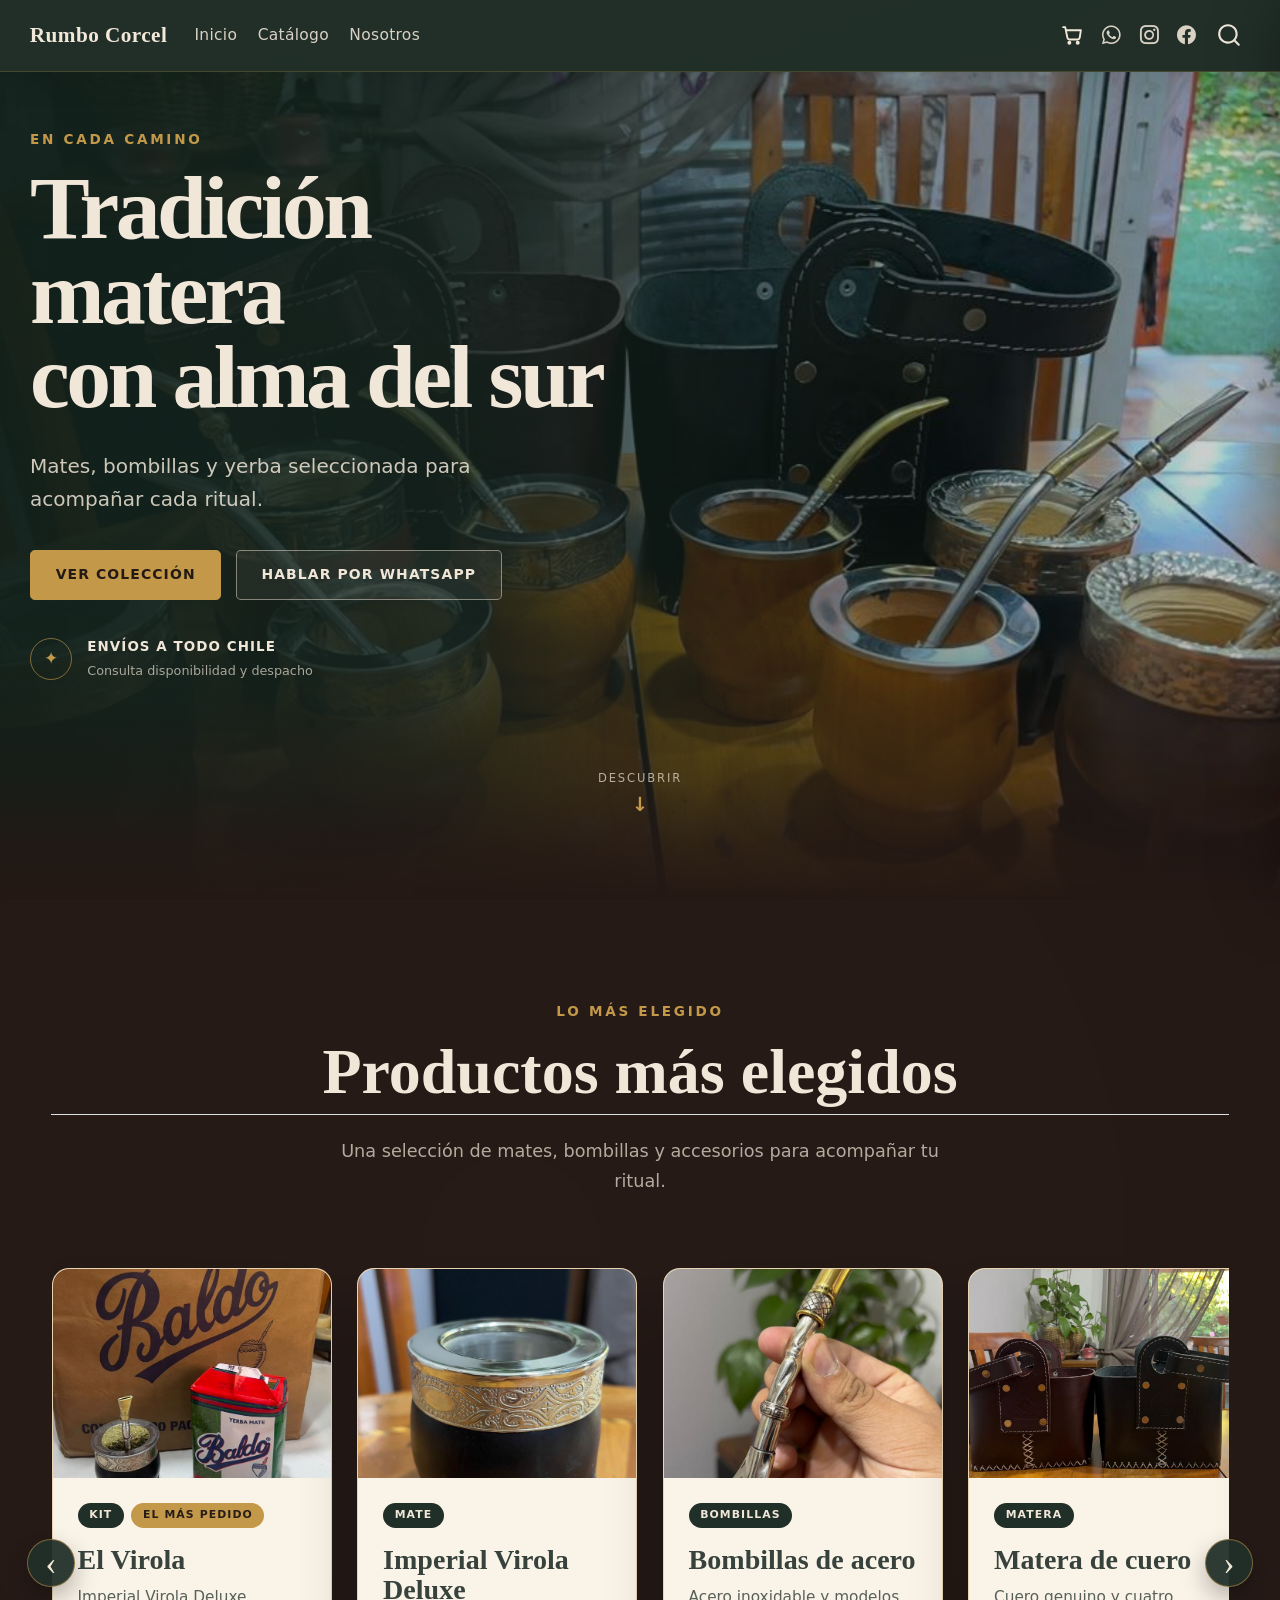
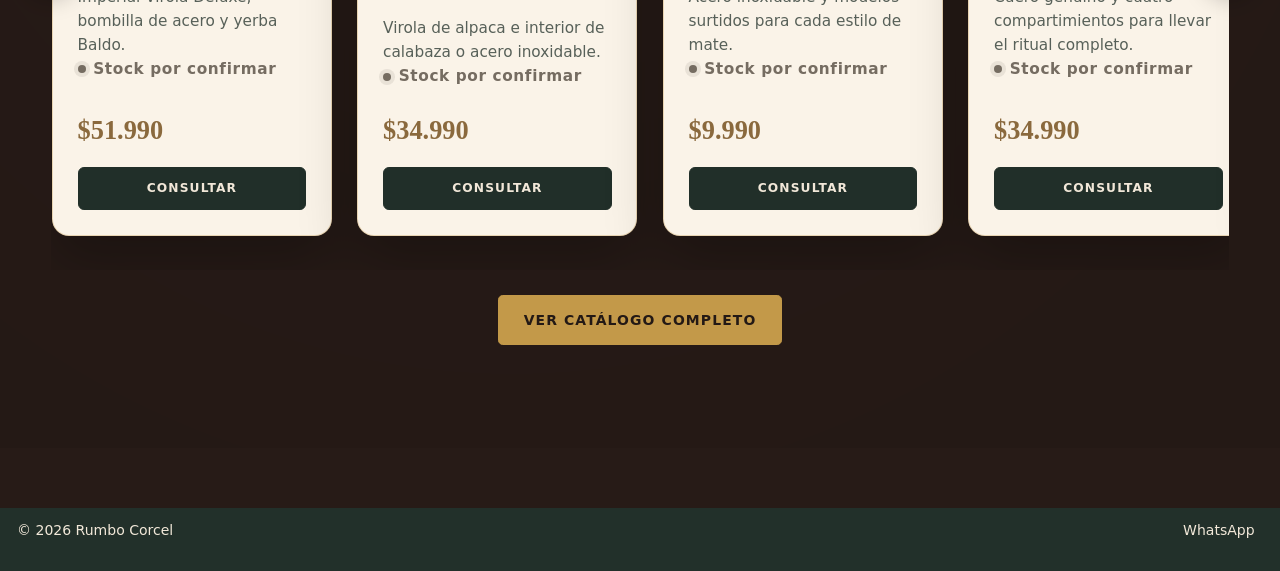
==== docs/index.html @ f47eb7cb "Publicar checkout con reservas y transferencias" ====
<!DOCTYPE html>
<html xmlns="http://www.w3.org/1999/xhtml" lang="es" xml:lang="es"><head>

<meta charset="utf-8">
<meta name="generator" content="quarto-1.9.38">

<meta name="viewport" content="width=device-width, initial-scale=1.0, user-scalable=yes">


<title>Rumbo Corcel</title>
<style>
/* Default styles provided by pandoc.
** See https://pandoc.org/MANUAL.html#variables-for-html for config info.
*/
code{white-space: pre-wrap;}
span.smallcaps{font-variant: small-caps;}
div.columns{display: flex; gap: min(4vw, 1.5em);}
div.column{flex: auto; overflow-x: auto;}
div.hanging-indent{margin-left: 1.5em; text-indent: -1.5em;}
ul.task-list{list-style: none;}
ul.task-list li input[type="checkbox"] {
  width: 0.8em;
  margin: 0 0.8em 0.2em -1em; /* quarto-specific, see https://github.com/quarto-dev/quarto-cli/issues/4556 */ 
  vertical-align: middle;
}
</style>


<script src="site_libs/quarto-nav/quarto-nav.js"></script>
<script src="site_libs/clipboard/clipboard.min.js"></script>
<script src="site_libs/quarto-search/autocomplete.umd.js"></script>
<script src="site_libs/quarto-search/fuse.min.js"></script>
<script src="site_libs/quarto-search/quarto-search.js"></script>
<meta name="quarto:offset" content="./">
<link href="./images/logo.jpeg" rel="icon" type="image/jpeg">
<script src="site_libs/quarto-html/quarto.js" type="module"></script>
<script src="site_libs/quarto-html/tabsets/tabsets.js" type="module"></script>
<script src="site_libs/quarto-html/popper.min.js"></script>
<script src="site_libs/quarto-html/tippy.umd.min.js"></script>
<link href="site_libs/quarto-html/tippy.css" rel="stylesheet">
<link href="site_libs/quarto-html/quarto-syntax-highlighting-15634bcf2e68342d4ad2dfa704d543f6.css" rel="stylesheet" id="quarto-text-highlighting-styles">
<script src="site_libs/bootstrap/bootstrap.min.js"></script>
<link href="site_libs/bootstrap/bootstrap-icons.css" rel="stylesheet">
<link href="site_libs/bootstrap/bootstrap-ba898d8360203e62ab5278dc43308a88.min.css" rel="stylesheet" append-hash="true" id="quarto-bootstrap" data-mode="light">
<script id="quarto-search-options" type="application/json">{
  "location": "navbar",
  "copy-button": false,
  "collapse-after": 3,
  "panel-placement": "end",
  "type": "overlay",
  "limit": 50,
  "keyboard-shortcut": [
    "f",
    "/",
    "s"
  ],
  "show-item-context": false,
  "language": {
    "search-no-results-text": "No se han encontrado resultados",
    "search-matching-documents-text": "documentos encontrados",
    "search-copy-link-title": "Copiar el enlace en la búsqueda",
    "search-hide-matches-text": "Ocultar resultados adicionales",
    "search-more-match-text": "resultado adicional en este documento",
    "search-more-matches-text": "resultados adicionales en este documento",
    "search-clear-button-title": "Borrar",
    "search-text-placeholder": "",
    "search-detached-cancel-button-title": "Cancelar",
    "search-submit-button-title": "Enviar",
    "search-label": "Buscar"
  }
}</script>
<style>html{ scroll-behavior: smooth; }</style>


<link rel="stylesheet" href="styles.css">
</head>

<body class="nav-fixed quarto-light">

<div id="quarto-search-results"></div>
  <header id="quarto-header" class="headroom fixed-top">
    <nav class="navbar navbar-expand-lg " data-bs-theme="dark">
      <div class="navbar-container container-fluid">
      <div class="navbar-brand-container mx-auto">
    <a class="navbar-brand" href="./index.html">
    <span class="navbar-title">Rumbo Corcel</span>
    </a>
  </div>
            <div id="quarto-search" class="" title="Buscar"></div>
          <button class="navbar-toggler" type="button" data-bs-toggle="collapse" data-bs-target="#navbarCollapse" aria-controls="navbarCollapse" role="menu" aria-expanded="false" aria-label="Navegación de palanca" onclick="if (window.quartoToggleHeadroom) { window.quartoToggleHeadroom(); }">
  <span class="navbar-toggler-icon"></span>
</button>
          <div class="collapse navbar-collapse" id="navbarCollapse">
            <ul class="navbar-nav navbar-nav-scroll me-auto">
  <li class="nav-item">
    <a class="nav-link active" href="./index.html" aria-current="page"> 
<span class="menu-text">Inicio</span></a>
  </li>  
  <li class="nav-item">
    <a class="nav-link" href="./catalogo.html"> 
<span class="menu-text">Catálogo</span></a>
  </li>  
  <li class="nav-item">
    <a class="nav-link" href="./nosotros.html"> 
<span class="menu-text">Nosotros</span></a>
  </li>  
</ul>
            <ul class="navbar-nav navbar-nav-scroll ms-auto">
  <li class="nav-item compact">
    <a class="nav-link" href="https://wa.me/56962590678?text=Hola%20Rumbo%20Corcel%2C%20quiero%20consultar%20por%20sus%20productos." target="_blank"> <i class="bi bi-whatsapp" role="img" aria-label="WhatsApp">
</i> 
<span class="menu-text"></span></a>
  </li>  
  <li class="nav-item compact">
    <a class="nav-link" href="https://www.instagram.com/rumbocorcel.mate"> <i class="bi bi-instagram" role="img" aria-label="Instagram">
</i> 
<span class="menu-text"></span></a>
  </li>  
  <li class="nav-item compact">
    <a class="nav-link" href="https://www.facebook.com/profile.php?id=61586241693849"> <i class="bi bi-facebook" role="img" aria-label="Facebook">
</i> 
<span class="menu-text"></span></a>
  </li>  
</ul>
          </div> <!-- /navcollapse -->
            <div class="quarto-navbar-tools">
</div>
      </div> <!-- /container-fluid -->
    </nav>
</header>
<!-- content -->
<div id="quarto-content" class="quarto-container page-columns page-rows-contents page-layout-full page-navbar">
<!-- sidebar -->
<!-- margin-sidebar -->
    
<!-- main -->
<main class="content column-page" id="quarto-document-content">

<header id="title-block-header" class="quarto-title-block default">
<div class="quarto-title">
<h1 class="title">Rumbo Corcel</h1>
</div>



<div class="quarto-title-meta column-page">

    
  
    
  </div>
  


</header>


<section class="hero-section" id="inicio">

  <div class="hero-background" aria-hidden="true"></div>
  <div class="hero-overlay" aria-hidden="true"></div>

  <div class="hero-inner">
    <div class="hero-content">

      <p class="hero-eyebrow">EN CADA CAMINO</p>

      <h1>
        Tradición matera<br>
        con alma del sur
      </h1>

      <p class="hero-description">
        Mates, bombillas y yerba seleccionada para acompañar cada ritual.
      </p>

      <div class="hero-buttons">

        <a href="#productos" class="button button-primary">
          Ver colección
        </a>

        <a href="https://wa.me/56962590678?text=Hola%20Rumbo%20Corcel%2C%20quiero%20consultar%20por%20sus%20productos." class="button button-secondary" target="_blank" rel="noopener noreferrer">
          Hablar por WhatsApp
        </a>

      </div>

      <div class="hero-shipping">
        <span class="shipping-icon">✦</span>

        <div>
          <strong>Envíos a todo Chile</strong>
          <small>Consulta disponibilidad y despacho</small>
        </div>
      </div>

    </div>
  </div>

  <a href="#productos" class="hero-scroll" aria-label="Bajar a productos destacados">
    <span>Descubrir</span>
    <strong>↓</strong>
  </a>

</section>

<section id="productos" class="leather-section featured-section">

  <div class="section-container">

    <p class="section-eyebrow">LO MÁS ELEGIDO</p>

    <h2>Productos más elegidos</h2>

    <p class="section-introduction">
      Una selección de mates, bombillas y accesorios para acompañar tu ritual.
    </p>

    <div class="product-carousel" data-carousel="">

      <button class="carousel-arrow carousel-arrow-left" type="button" aria-label="Ver productos anteriores">
        ‹
      </button>

      <div class="product-track">

        <article class="featured-card" data-product-sku="KIT-002">

          <div class="featured-media">
            <img src="images/productos/kit-el-virola.jpeg" alt="Kit El Virola con mate, bombilla y yerba Baldo">
            <div class="image-placeholder">
              <strong>Rumbo Corcel</strong>
              <small>Foto próximamente</small>
            </div>
          </div>

          <div class="featured-body">

            <div class="featured-labels">
              <span class="product-category">Kit</span>
              <span class="product-badge">El más pedido</span>
            </div>

            <h3>El Virola</h3>

            <p>
              Imperial Virola Deluxe, bombilla de acero y yerba Baldo.
            </p>

            <strong class="featured-price">$51.990</strong>

            <a href="https://wa.me/56962590678?text=Hola%20Rumbo%20Corcel%2C%20quiero%20consultar%20por%20el%20kit%20El%20Virola." class="product-cta" target="_blank" rel="noopener noreferrer">
              Consultar
            </a>

          </div>

        </article>

        <article class="featured-card" data-product-sku="MATE-003">

          <div class="featured-media">
            <img src="images/productos/imperial-virola-deluxe.jpeg" alt="Mate Imperial Virola Deluxe Alpaca">
            <div class="image-placeholder">
              <strong>Rumbo Corcel</strong>
              <small>Foto próximamente</small>
            </div>
          </div>

          <div class="featured-body">

            <div class="featured-labels">
              <span class="product-category">Mate</span>
            </div>

            <h3>Imperial Virola Deluxe</h3>

            <p>
              Virola de alpaca e interior de calabaza o acero inoxidable.
            </p>

            <strong class="featured-price">$34.990</strong>

            <a href="https://wa.me/56962590678?text=Hola%20Rumbo%20Corcel%2C%20quiero%20consultar%20por%20el%20Imperial%20Virola%20Deluxe." class="product-cta" target="_blank" rel="noopener noreferrer">
              Consultar
            </a>

          </div>

        </article>

        <article class="featured-card" data-product-sku="BOMB-001">

          <div class="featured-media">
            <img src="images/productos/bombillas-acero.jpeg" alt="Bombillas de acero inoxidable surtidas">
            <div class="image-placeholder">
              <strong>Rumbo Corcel</strong>
              <small>Foto próximamente</small>
            </div>
          </div>

          <div class="featured-body">

            <div class="featured-labels">
              <span class="product-category">Bombillas</span>
            </div>

            <h3>Bombillas de acero</h3>

            <p>
              Acero inoxidable y modelos surtidos para cada estilo de mate.
            </p>

            <strong class="featured-price">$9.990</strong>

            <a href="https://wa.me/56962590678?text=Hola%20Rumbo%20Corcel%2C%20quiero%20consultar%20por%20las%20bombillas%20de%20acero." class="product-cta" target="_blank" rel="noopener noreferrer">
              Consultar
            </a>

          </div>

        </article>

        <article class="featured-card" data-product-sku="MTER-001">

          <div class="featured-media">
            <img src="images/productos/matera-cuero.jpeg" alt="Matera de cuero Rumbo Corcel">
            <div class="image-placeholder">
              <strong>Rumbo Corcel</strong>
              <small>Foto próximamente</small>
            </div>
          </div>

          <div class="featured-body">

            <div class="featured-labels">
              <span class="product-category">Matera</span>
            </div>

            <h3>Matera de cuero</h3>

            <p>
              Cuero genuino y cuatro compartimientos para llevar el ritual completo.
            </p>

            <strong class="featured-price">$34.990</strong>

            <a href="https://wa.me/56962590678?text=Hola%20Rumbo%20Corcel%2C%20quiero%20consultar%20por%20la%20matera%20de%20cuero." class="product-cta" target="_blank" rel="noopener noreferrer">
              Consultar
            </a>

          </div>

        </article>

        <article class="featured-card" data-product-sku="YERB-001">

          <div class="featured-media">
            <img src="images/productos/yerba-baldo.jpeg" alt="Yerba mate Baldo de un kilogramo">
            <div class="image-placeholder">
              <strong>Rumbo Corcel</strong>
              <small>Foto próximamente</small>
            </div>
          </div>

          <div class="featured-body">

            <div class="featured-labels">
              <span class="product-category">Yerba</span>
            </div>

            <h3>Yerba Baldo 1 kg</h3>

            <p>
              Molienda pareja, sabor equilibrado y rendimiento prolongado.
            </p>

            <strong class="featured-price">$11.990</strong>

            <a href="https://wa.me/56962590678?text=Hola%20Rumbo%20Corcel%2C%20quiero%20consultar%20por%20la%20yerba%20Baldo%20de%201%20kg." class="product-cta" target="_blank" rel="noopener noreferrer">
              Consultar
            </a>

          </div>

        </article>

      </div>

      <button class="carousel-arrow carousel-arrow-right" type="button" aria-label="Ver productos siguientes">
        ›
      </button>

    </div>

    <div class="featured-footer">

      <a href="./catalogo.html" class="button button-primary">
        Ver catálogo completo
      </a>

    </div>

  </div>

</section>



</main> <!-- /main -->
<link rel="stylesheet" href="checkout.css?v=20260721-1">



<script src="script.js?v=20260721-1" defer=""></script>

<script src="cart.js?v=20260721-1" defer=""></script>

<script src="checkout.js?v=20260721-5" defer=""></script>
<script id="quarto-html-after-body" type="application/javascript">
  window.document.addEventListener("DOMContentLoaded", function (event) {
    const isCodeAnnotation = (el) => {
      for (const clz of el.classList) {
        if (clz.startsWith('code-annotation-')) {                     
          return true;
        }
      }
      return false;
    }
    const onCopySuccess = function(e) {
      // button target
      const button = e.trigger;
      // don't keep focus
      button.blur();
      // flash "checked"
      button.classList.add('code-copy-button-checked');
      var currentTitle = button.getAttribute("title");
      button.setAttribute("title", "Copiado");
      let tooltip;
      if (window.bootstrap) {
        button.setAttribute("data-bs-toggle", "tooltip");
        button.setAttribute("data-bs-placement", "left");
        button.setAttribute("data-bs-title", "Copiado");
        tooltip = new bootstrap.Tooltip(button, 
          { trigger: "manual", 
            customClass: "code-copy-button-tooltip",
            offset: [0, -8]});
        tooltip.show();    
      }
      setTimeout(function() {
        if (tooltip) {
          tooltip.hide();
          button.removeAttribute("data-bs-title");
          button.removeAttribute("data-bs-toggle");
          button.removeAttribute("data-bs-placement");
        }
        button.setAttribute("title", currentTitle);
        button.classList.remove('code-copy-button-checked');
      }, 1000);
      // clear code selection
      e.clearSelection();
    }
    const getTextToCopy = function(trigger) {
      const outerScaffold = trigger.parentElement.cloneNode(true);
      const codeEl = outerScaffold.querySelector('code');
      for (const childEl of codeEl.children) {
        if (isCodeAnnotation(childEl)) {
          childEl.remove();
        }
      }
      return codeEl.innerText;
    }
    const clipboard = new window.ClipboardJS('.code-copy-button:not([data-in-quarto-modal])', {
      text: getTextToCopy
    });
    clipboard.on('success', onCopySuccess);
    if (window.document.getElementById('quarto-embedded-source-code-modal')) {
      const clipboardModal = new window.ClipboardJS('.code-copy-button[data-in-quarto-modal]', {
        text: getTextToCopy,
        container: window.document.getElementById('quarto-embedded-source-code-modal')
      });
      clipboardModal.on('success', onCopySuccess);
    }
      var localhostRegex = new RegExp(/^(?:http|https):\/\/localhost\:?[0-9]*\//);
      var mailtoRegex = new RegExp(/^mailto:/);
        var filterRegex = new RegExp('/' + window.location.host + '/');
      var isInternal = (href) => {
          return filterRegex.test(href) || localhostRegex.test(href) || mailtoRegex.test(href);
      }
      // Inspect non-navigation links and adorn them if external
     var links = window.document.querySelectorAll('a[href]:not(.nav-link):not(.navbar-brand):not(.toc-action):not(.sidebar-link):not(.sidebar-item-toggle):not(.pagination-link):not(.no-external):not([aria-hidden]):not(.dropdown-item):not(.quarto-navigation-tool):not(.about-link)');
      for (var i=0; i<links.length; i++) {
        const link = links[i];
        if (!isInternal(link.href)) {
          // undo the damage that might have been done by quarto-nav.js in the case of
          // links that we want to consider external
          if (link.dataset.originalHref !== undefined) {
            link.href = link.dataset.originalHref;
          }
        }
      }
    function tippyHover(el, contentFn, onTriggerFn, onUntriggerFn) {
      const config = {
        allowHTML: true,
        maxWidth: 500,
        delay: 100,
        arrow: false,
        appendTo: function(el) {
            return el.parentElement;
        },
        interactive: true,
        interactiveBorder: 10,
        theme: 'quarto',
        placement: 'bottom-start',
      };
      if (contentFn) {
        config.content = contentFn;
      }
      if (onTriggerFn) {
        config.onTrigger = onTriggerFn;
      }
      if (onUntriggerFn) {
        config.onUntrigger = onUntriggerFn;
      }
      window.tippy(el, config); 
    }
    const noterefs = window.document.querySelectorAll('a[role="doc-noteref"]');
    for (var i=0; i<noterefs.length; i++) {
      const ref = noterefs[i];
      tippyHover(ref, function() {
        // use id or data attribute instead here
        let href = ref.getAttribute('data-footnote-href') || ref.getAttribute('href');
        try { href = new URL(href).hash; } catch {}
        const id = href.replace(/^#\/?/, "");
        const note = window.document.getElementById(id);
        if (note) {
          return note.innerHTML;
        } else {
          return "";
        }
      });
    }
    const xrefs = window.document.querySelectorAll('a.quarto-xref');
    const processXRef = (id, note) => {
      // Strip column container classes
      const stripColumnClz = (el) => {
        el.classList.remove("page-full", "page-columns");
        if (el.children) {
          for (const child of el.children) {
            stripColumnClz(child);
          }
        }
      }
      stripColumnClz(note)
      if (id === null || id.startsWith('sec-')) {
        // Special case sections, only their first couple elements
        const container = document.createElement("div");
        if (note.children && note.children.length > 2) {
          container.appendChild(note.children[0].cloneNode(true));
          for (let i = 1; i < note.children.length; i++) {
            const child = note.children[i];
            if (child.tagName === "P" && child.innerText === "") {
              continue;
            } else {
              container.appendChild(child.cloneNode(true));
              break;
            }
          }
          if (window.Quarto?.typesetMath) {
            window.Quarto.typesetMath(container);
          }
          return container.innerHTML
        } else {
          if (window.Quarto?.typesetMath) {
            window.Quarto.typesetMath(note);
          }
          return note.innerHTML;
        }
      } else {
        // Remove any anchor links if they are present
        const anchorLink = note.querySelector('a.anchorjs-link');
        if (anchorLink) {
          anchorLink.remove();
        }
        if (window.Quarto?.typesetMath) {
          window.Quarto.typesetMath(note);
        }
        if (note.classList.contains("callout")) {
          return note.outerHTML;
        } else {
          return note.innerHTML;
        }
      }
    }
    for (var i=0; i<xrefs.length; i++) {
      const xref = xrefs[i];
      tippyHover(xref, undefined, function(instance) {
        instance.disable();
        let url = xref.getAttribute('href');
        let hash = undefined; 
        if (url.startsWith('#')) {
          hash = url;
        } else {
          try { hash = new URL(url).hash; } catch {}
        }
        if (hash) {
          const id = hash.replace(/^#\/?/, "");
          const note = window.document.getElementById(id);
          if (note !== null) {
            try {
              const html = processXRef(id, note.cloneNode(true));
              instance.setContent(html);
            } finally {
              instance.enable();
              instance.show();
            }
          } else {
            // See if we can fetch this
            fetch(url.split('#')[0])
            .then(res => res.text())
            .then(html => {
              const parser = new DOMParser();
              const htmlDoc = parser.parseFromString(html, "text/html");
              const note = htmlDoc.getElementById(id);
              if (note !== null) {
                const html = processXRef(id, note);
                instance.setContent(html);
              } 
            }).finally(() => {
              instance.enable();
              instance.show();
            });
          }
        } else {
          // See if we can fetch a full url (with no hash to target)
          // This is a special case and we should probably do some content thinning / targeting
          fetch(url)
          .then(res => res.text())
          .then(html => {
            const parser = new DOMParser();
            const htmlDoc = parser.parseFromString(html, "text/html");
            const note = htmlDoc.querySelector('main.content');
            if (note !== null) {
              // This should only happen for chapter cross references
              // (since there is no id in the URL)
              // remove the first header
              if (note.children.length > 0 && note.children[0].tagName === "HEADER") {
                note.children[0].remove();
              }
              const html = processXRef(null, note);
              instance.setContent(html);
            } 
          }).finally(() => {
            instance.enable();
            instance.show();
          });
        }
      }, function(instance) {
      });
    }
        let selectedAnnoteEl;
        const selectorForAnnotation = ( cell, annotation) => {
          let cellAttr = 'data-code-cell="' + cell + '"';
          let lineAttr = 'data-code-annotation="' +  annotation + '"';
          const selector = 'span[' + cellAttr + '][' + lineAttr + ']';
          return selector;
        }
        const selectCodeLines = (annoteEl) => {
          const doc = window.document;
          const targetCell = annoteEl.getAttribute("data-target-cell");
          const targetAnnotation = annoteEl.getAttribute("data-target-annotation");
          const annoteSpan = window.document.querySelector(selectorForAnnotation(targetCell, targetAnnotation));
          const lines = annoteSpan.getAttribute("data-code-lines").split(",");
          const lineIds = lines.map((line) => {
            return targetCell + "-" + line;
          })
          let top = null;
          let height = null;
          let parent = null;
          if (lineIds.length > 0) {
              //compute the position of the single el (top and bottom and make a div)
              const el = window.document.getElementById(lineIds[0]);
              top = el.offsetTop;
              height = el.offsetHeight;
              parent = el.parentElement.parentElement;
            if (lineIds.length > 1) {
              const lastEl = window.document.getElementById(lineIds[lineIds.length - 1]);
              const bottom = lastEl.offsetTop + lastEl.offsetHeight;
              height = bottom - top;
            }
            if (top !== null && height !== null && parent !== null) {
              // cook up a div (if necessary) and position it 
              let div = window.document.getElementById("code-annotation-line-highlight");
              if (div === null) {
                div = window.document.createElement("div");
                div.setAttribute("id", "code-annotation-line-highlight");
                div.style.position = 'absolute';
                parent.appendChild(div);
              }
              div.style.top = top - 2 + "px";
              div.style.height = height + 4 + "px";
              div.style.left = 0;
              let gutterDiv = window.document.getElementById("code-annotation-line-highlight-gutter");
              if (gutterDiv === null) {
                gutterDiv = window.document.createElement("div");
                gutterDiv.setAttribute("id", "code-annotation-line-highlight-gutter");
                gutterDiv.style.position = 'absolute';
                const codeCell = window.document.getElementById(targetCell);
                const gutter = codeCell.querySelector('.code-annotation-gutter');
                gutter.appendChild(gutterDiv);
              }
              gutterDiv.style.top = top - 2 + "px";
              gutterDiv.style.height = height + 4 + "px";
            }
            selectedAnnoteEl = annoteEl;
          }
        };
        const unselectCodeLines = () => {
          const elementsIds = ["code-annotation-line-highlight", "code-annotation-line-highlight-gutter"];
          elementsIds.forEach((elId) => {
            const div = window.document.getElementById(elId);
            if (div) {
              div.remove();
            }
          });
          selectedAnnoteEl = undefined;
        };
          // Handle positioning of the toggle
      window.addEventListener(
        "resize",
        throttle(() => {
          elRect = undefined;
          if (selectedAnnoteEl) {
            selectCodeLines(selectedAnnoteEl);
          }
        }, 10)
      );
      function throttle(fn, ms) {
      let throttle = false;
      let timer;
        return (...args) => {
          if(!throttle) { // first call gets through
              fn.apply(this, args);
              throttle = true;
          } else { // all the others get throttled
              if(timer) clearTimeout(timer); // cancel #2
              timer = setTimeout(() => {
                fn.apply(this, args);
                timer = throttle = false;
              }, ms);
          }
        };
      }
        // Attach click handler to the DT
        const annoteDls = window.document.querySelectorAll('dt[data-target-cell]');
        for (const annoteDlNode of annoteDls) {
          annoteDlNode.addEventListener('click', (event) => {
            const clickedEl = event.target;
            if (clickedEl !== selectedAnnoteEl) {
              unselectCodeLines();
              const activeEl = window.document.querySelector('dt[data-target-cell].code-annotation-active');
              if (activeEl) {
                activeEl.classList.remove('code-annotation-active');
              }
              selectCodeLines(clickedEl);
              clickedEl.classList.add('code-annotation-active');
            } else {
              // Unselect the line
              unselectCodeLines();
              clickedEl.classList.remove('code-annotation-active');
            }
          });
        }
    const findCites = (el) => {
      const parentEl = el.parentElement;
      if (parentEl) {
        const cites = parentEl.dataset.cites;
        if (cites) {
          return {
            el,
            cites: cites.split(' ')
          };
        } else {
          return findCites(el.parentElement)
        }
      } else {
        return undefined;
      }
    };
    var bibliorefs = window.document.querySelectorAll('a[role="doc-biblioref"]');
    for (var i=0; i<bibliorefs.length; i++) {
      const ref = bibliorefs[i];
      const citeInfo = findCites(ref);
      if (citeInfo) {
        tippyHover(citeInfo.el, function() {
          var popup = window.document.createElement('div');
          citeInfo.cites.forEach(function(cite) {
            var citeDiv = window.document.createElement('div');
            citeDiv.classList.add('hanging-indent');
            citeDiv.classList.add('csl-entry');
            var biblioDiv = window.document.getElementById('ref-' + cite);
            if (biblioDiv) {
              citeDiv.innerHTML = biblioDiv.innerHTML;
            }
            popup.appendChild(citeDiv);
          });
          return popup.innerHTML;
        });
      }
    }
  });
  </script>
</div> <!-- /content -->
<footer class="footer">
  <div class="nav-footer">
    <div class="nav-footer-left">
<p>© 2026 Rumbo Corcel</p>
</div>   
    <div class="nav-footer-center">
      &nbsp;
    </div>
    <div class="nav-footer-right">
      <ul class="footer-items list-unstyled">
    <li class="nav-item">
    <a class="nav-link" href="https://wa.me/56962590678">
<p>WhatsApp</p>
</a>
  </li>  
</ul>
    </div>
  </div>
</footer>




<script src="site_libs/quarto-html/zenscroll-min.js"></script>
</body></html>
---- docs/site_libs/quarto-html/tippy.css ----
.tippy-box[data-animation=fade][data-state=hidden]{opacity:0}[data-tippy-root]{max-width:calc(100vw - 10px)}.tippy-box{position:relative;background-color:#333;color:#fff;border-radius:4px;font-size:14px;line-height:1.4;white-space:normal;outline:0;transition-property:transform,visibility,opacity}.tippy-box[data-placement^=top]>.tippy-arrow{bottom:0}.tippy-box[data-placement^=top]>.tippy-arrow:before{bottom:-7px;left:0;border-width:8px 8px 0;border-top-color:initial;transform-origin:center top}.tippy-box[data-placement^=bottom]>.tippy-arrow{top:0}.tippy-box[data-placement^=bottom]>.tippy-arrow:before{top:-7px;left:0;border-width:0 8px 8px;border-bottom-color:initial;transform-origin:center bottom}.tippy-box[data-placement^=left]>.tippy-arrow{right:0}.tippy-box[data-placement^=left]>.tippy-arrow:before{border-width:8px 0 8px 8px;border-left-color:initial;right:-7px;transform-origin:center left}.tippy-box[data-placement^=right]>.tippy-arrow{left:0}.tippy-box[data-placement^=right]>.tippy-arrow:before{left:-7px;border-width:8px 8px 8px 0;border-right-color:initial;transform-origin:center right}.tippy-box[data-inertia][data-state=visible]{transition-timing-function:cubic-bezier(.54,1.5,.38,1.11)}.tippy-arrow{width:16px;height:16px;color:#333}.tippy-arrow:before{content:"";position:absolute;border-color:transparent;border-style:solid}.tippy-content{position:relative;padding:5px 9px;z-index:1}
---- docs/site_libs/quarto-html/quarto-syntax-highlighting-15634bcf2e68342d4ad2dfa704d543f6.css ----
/* quarto syntax highlight colors */
:root {
  --quarto-hl-ot-color: #003B4F;
  --quarto-hl-at-color: #657422;
  --quarto-hl-ss-color: #20794D;
  --quarto-hl-an-color: #5E5E5E;
  --quarto-hl-fu-color: #4758AB;
  --quarto-hl-st-color: #20794D;
  --quarto-hl-cf-color: #003B4F;
  --quarto-hl-op-color: #5E5E5E;
  --quarto-hl-er-color: #AD0000;
  --quarto-hl-bn-color: #AD0000;
  --quarto-hl-al-color: #AD0000;
  --quarto-hl-va-color: #111111;
  --quarto-hl-bu-color: inherit;
  --quarto-hl-ex-color: inherit;
  --quarto-hl-pp-color: #AD0000;
  --quarto-hl-in-color: #5E5E5E;
  --quarto-hl-vs-color: #20794D;
  --quarto-hl-wa-color: #5E5E5E;
  --quarto-hl-do-color: #5E5E5E;
  --quarto-hl-im-color: #00769E;
  --quarto-hl-ch-color: #20794D;
  --quarto-hl-dt-color: #AD0000;
  --quarto-hl-fl-color: #AD0000;
  --quarto-hl-co-color: #5E5E5E;
  --quarto-hl-cv-color: #5E5E5E;
  --quarto-hl-cn-color: #8f5902;
  --quarto-hl-sc-color: #5E5E5E;
  --quarto-hl-dv-color: #AD0000;
  --quarto-hl-kw-color: #003B4F;
}

/* other quarto variables */
:root {
  --quarto-font-monospace: SFMono-Regular, Menlo, Monaco, Consolas, "Liberation Mono", "Courier New", monospace;
}

/* syntax highlight based on Pandoc's rules */
pre > code.sourceCode > span {
  color: #003B4F;
}

code.sourceCode > span {
  color: #003B4F;
}

div.sourceCode,
div.sourceCode pre.sourceCode {
  color: #003B4F;
}

/* Normal */
code span {
  color: #003B4F;
}

/* Alert */
code span.al {
  color: #AD0000;
  font-style: inherit;
}

/* Annotation */
code span.an {
  color: #5E5E5E;
  font-style: inherit;
}

/* Attribute */
code span.at {
  color: #657422;
  font-style: inherit;
}

/* BaseN */
code span.bn {
  color: #AD0000;
  font-style: inherit;
}

/* BuiltIn */
code span.bu {
  font-style: inherit;
}

/* ControlFlow */
code span.cf {
  color: #003B4F;
  font-weight: bold;
  font-style: inherit;
}

/* Char */
code span.ch {
  color: #20794D;
  font-style: inherit;
}

/* Constant */
code span.cn {
  color: #8f5902;
  font-style: inherit;
}

/* Comment */
code span.co {
  color: #5E5E5E;
  font-style: inherit;
}

/* CommentVar */
code span.cv {
  color: #5E5E5E;
  font-style: italic;
}

/* Documentation */
code span.do {
  color: #5E5E5E;
  font-style: italic;
}

/* DataType */
code span.dt {
  color: #AD0000;
  font-style: inherit;
}

/* DecVal */
code span.dv {
  color: #AD0000;
  font-style: inherit;
}

/* Error */
code span.er {
  color: #AD0000;
  font-style: inherit;
}

/* Extension */
code span.ex {
  font-style: inherit;
}

/* Float */
code span.fl {
  color: #AD0000;
  font-style: inherit;
}

/* Function */
code span.fu {
  color: #4758AB;
  font-style: inherit;
}

/* Import */
code span.im {
  color: #00769E;
  font-style: inherit;
}

/* Information */
code span.in {
  color: #5E5E5E;
  font-style: inherit;
}

/* Keyword */
code span.kw {
  color: #003B4F;
  font-weight: bold;
  font-style: inherit;
}

/* Operator */
code span.op {
  color: #5E5E5E;
  font-style: inherit;
}

/* Other */
code span.ot {
  color: #003B4F;
  font-style: inherit;
}

/* Preprocessor */
code span.pp {
  color: #AD0000;
  font-style: inherit;
}

/* SpecialChar */
code span.sc {
  color: #5E5E5E;
  font-style: inherit;
}

/* SpecialString */
code span.ss {
  color: #20794D;
  font-style: inherit;
}

/* String */
code span.st {
  color: #20794D;
  font-style: inherit;
}

/* Variable */
code span.va {
  color: #111111;
  font-style: inherit;
}

/* VerbatimString */
code span.vs {
  color: #20794D;
  font-style: inherit;
}

/* Warning */
code span.wa {
  color: #5E5E5E;
  font-style: italic;
}

.prevent-inlining {
  content: "</";
}

/*# sourceMappingURL=f23921c56f73e400b49028c9186a1aa0.css.map */
---- docs/styles.css ----
/* =========================================================
   VARIABLES DE MARCA
   ========================================================= */

:root {
  --forest-dark: #22302a;
  --forest-medium: #3e5247;

  --leather-dark: #271b17;
  --leather: #38261f;
  --leather-light: #4b3329;

  --bronze: #c49a4a;
  --bronze-dark: #8b6a3e;

  --cream: #f2e8d9;
  --cream-soft: #fbf4e9;

  --text-light: #f2e8d9;
  --text-dark: #22302a;

  --hero-progress: 0;
}


/* =========================================================
   AJUSTES GENERALES DE QUARTO
   ========================================================= */

html {
  scroll-behavior: smooth;
  background-color: var(--leather-dark);
}

body {
  margin: 0;
  overflow-x: hidden;

  color: var(--text-light);
  background-color: var(--leather-dark);

  font-family:
    system-ui,
    -apple-system,
    BlinkMacSystemFont,
    "Segoe UI",
    sans-serif;
}

#quarto-content {
  padding: 0;
}

main.content {
  width: 100%;
  max-width: none;
  margin: 0;
  padding: 0;
}

.page-layout-full .page-columns {
  display: block;
}

.page-layout-full .content {
  width: 100%;
  max-width: none;
  margin: 0;
  padding: 0;
}

.quarto-title-block {
  display: none;
}


/* =========================================================
   BARRA DE NAVEGACIÓN
   ========================================================= */

.navbar {
  min-height: 72px;

  background-color: rgba(34, 48, 42, 0.97) !important;
  border-bottom: 1px solid rgba(196, 154, 74, 0.22);

  backdrop-filter: blur(14px);
  -webkit-backdrop-filter: blur(14px);

  box-shadow: 0 8px 30px rgba(0, 0, 0, 0.12);
}

.navbar-brand {
  color: var(--cream) !important;
  font-family: Georgia, "Times New Roman", serif;
  font-weight: 700;
  letter-spacing: 0.02em;
}

.navbar .nav-link {
  color: rgba(242, 232, 217, 0.88) !important;
  font-size: 0.91rem;
  font-weight: 500;
  letter-spacing: 0.02em;

  transition:
    color 180ms ease,
    transform 180ms ease;
}

.navbar .nav-link:hover,
.navbar .nav-link:focus {
  color: var(--bronze) !important;
  transform: translateY(-1px);
}


/* =========================================================
   PORTADA
   ========================================================= */

.hero-section {
  --hero-progress: 0;

  position: relative;
  isolation: isolate;

  display: grid;
  align-items: center;

  min-height: calc(100svh - 72px);

  overflow: hidden;
  background-color: var(--forest-dark);
}

.hero-background {
  position: absolute;
  inset: -7%;
  z-index: -3;

  width: 114%;
  height: 114%;

  background-image:
    url("images/portada/hero-rumbo-corcel.jpeg");

  background-size: cover;
  background-position: center 46%;
  background-repeat: no-repeat;

  filter:
    blur(calc(var(--hero-progress) * 11px));

  opacity:
    calc(1 - var(--hero-progress) * 0.42);

  transform:
    translateY(calc(var(--hero-progress) * 70px))
    scale(calc(1.04 + var(--hero-progress) * 0.08));

  will-change:
    transform,
    filter,
    opacity;
}

.hero-overlay {
  position: absolute;
  inset: 0;
  z-index: -2;

  background:
    linear-gradient(
      90deg,
      rgba(19, 34, 28, 0.97) 0%,
      rgba(22, 38, 32, 0.83) 35%,
      rgba(22, 38, 32, 0.43) 67%,
      rgba(22, 38, 32, 0.17) 100%
    ),
    linear-gradient(
      0deg,
      rgba(39, 27, 23, 0.38) 0%,
      transparent 38%
    );
}

.hero-inner {
  width: min(100% - 3rem, 1220px);
  margin-inline: auto;
}

.hero-content {
  width: min(610px, 100%);

  opacity:
    calc(1 - var(--hero-progress) * 0.82);

  transform:
    translateY(calc(var(--hero-progress) * -38px));

  will-change:
    transform,
    opacity;
}

.hero-eyebrow,
.section-eyebrow {
  margin: 0 0 1rem;

  color: var(--bronze);

  font-size: 0.8rem;
  font-weight: 700;
  letter-spacing: 0.2em;
}

.hero-content h1 {
  max-width: 760px;
  margin: 0;

  color: var(--cream);

  font-family: Georgia, "Times New Roman", serif;
  font-size: clamp(3.2rem, 7vw, 6.4rem);
  font-weight: 700;
  line-height: 0.94;
  letter-spacing: -0.04em;

  text-wrap: balance;
}

.hero-description {
  max-width: 520px;
  margin: 1.8rem 0 0;

  color: rgba(242, 232, 217, 0.84);

  font-size: clamp(1rem, 1.7vw, 1.18rem);
  line-height: 1.65;
}

.hero-buttons {
  display: flex;
  flex-wrap: wrap;
  gap: 0.85rem;

  margin-top: 2rem;
}

.button {
  display: inline-flex;
  align-items: center;
  justify-content: center;

  min-height: 48px;
  padding: 0.8rem 1.45rem;

  border: 1px solid transparent;
  border-radius: 0.28rem;

  font-size: 0.82rem;
  font-weight: 700;
  letter-spacing: 0.08em;
  text-decoration: none;
  text-transform: uppercase;

  transition:
    transform 180ms ease,
    background-color 180ms ease,
    border-color 180ms ease,
    color 180ms ease;
}

.button:hover {
  transform: translateY(-2px);
}

.button-primary {
  color: #241a16;
  background-color: var(--bronze);
  border-color: var(--bronze);
}

.button-primary:hover {
  color: #241a16;
  background-color: #d1ab61;
}

.button-secondary {
  color: var(--cream);
  background-color: rgba(242, 232, 217, 0.06);
  border-color: rgba(242, 232, 217, 0.48);
}

.button-secondary:hover {
  color: var(--cream);
  background-color: rgba(242, 232, 217, 0.14);
  border-color: var(--cream);
}

.hero-shipping {
  display: flex;
  align-items: center;
  gap: 0.9rem;

  margin-top: 2.2rem;

  color: var(--cream);
}

.shipping-icon {
  display: grid;
  place-items: center;

  width: 42px;
  height: 42px;

  color: var(--bronze);
  border: 1px solid rgba(196, 154, 74, 0.62);
  border-radius: 50%;
}

.hero-shipping strong,
.hero-shipping small {
  display: block;
}

.hero-shipping strong {
  font-size: 0.79rem;
  letter-spacing: 0.08em;
  text-transform: uppercase;
}

.hero-shipping small {
  margin-top: 0.2rem;

  color: rgba(242, 232, 217, 0.67);
  font-size: 0.75rem;
}

.hero-scroll {
  position: absolute;
  bottom: 1.4rem;
  left: 50%;

  display: flex;
  flex-direction: column;
  align-items: center;
  gap: 0.15rem;

  color: rgba(242, 232, 217, 0.7);
  text-decoration: none;

  transform: translateX(-50%);
}

.hero-scroll span {
  font-size: 0.68rem;
  letter-spacing: 0.16em;
  text-transform: uppercase;
}

.hero-scroll strong {
  color: var(--bronze);
  font-size: 1.15rem;

  animation: scroll-indicator 1.7s ease-in-out infinite;
}

@keyframes scroll-indicator {
  0%,
  100% {
    transform: translateY(0);
  }

  50% {
    transform: translateY(6px);
  }
}


/* =========================================================
   FONDO CAFÉ CUERO
   ========================================================= */

.leather-section {
  position: relative;
  isolation: isolate;

  min-height: 100vh;
  padding: clamp(5rem, 10vw, 8rem) 1.5rem;

  overflow: hidden;
  background-color: var(--leather-dark);

  background-image:
    radial-gradient(
      circle at 12% 15%,
      rgba(196, 154, 74, 0.13),
      transparent 27rem
    ),
    radial-gradient(
      circle at 88% 72%,
      rgba(62, 82, 71, 0.18),
      transparent 32rem
    ),
    repeating-linear-gradient(
      115deg,
      rgba(255, 255, 255, 0.012) 0,
      rgba(255, 255, 255, 0.012) 1px,
      transparent 1px,
      transparent 6px
    ),
    linear-gradient(
      145deg,
      #251915 0%,
      #3a271f 47%,
      #281b17 100%
    );
}

.leather-section::before {
  content: "";

  position: absolute;
  inset: 0;
  z-index: -1;

  opacity: 0.34;

  background:
    radial-gradient(
      circle at 40% 30%,
      transparent 0,
      rgba(0, 0, 0, 0.22) 100%
    );

  pointer-events: none;
}

.section-container {
  width: min(100%, 1180px);
  margin-inline: auto;
}

.section-container > .section-eyebrow {
  text-align: center;
}

.section-container > h2 {
  margin: 0;

  color: var(--cream);

  font-family: Georgia, "Times New Roman", serif;
  font-size: clamp(2.4rem, 5vw, 4.5rem);
  line-height: 1.04;
  text-align: center;
}

.section-introduction {
  max-width: 650px;
  margin: 1.25rem auto 0;

  color: rgba(242, 232, 217, 0.7);

  font-size: 1.04rem;
  line-height: 1.7;
  text-align: center;
}


/* =========================================================
   TARJETAS TEMPORALES
   ========================================================= */

.temporary-products {
  display: grid;
  grid-template-columns: repeat(3, minmax(0, 1fr));
  gap: 1.25rem;

  margin-top: 3.5rem;
}

.temporary-card {
  min-height: 260px;
  padding: 2rem;

  background:
    linear-gradient(
      145deg,
      rgba(242, 232, 217, 0.1),
      rgba(242, 232, 217, 0.035)
    );

  border: 1px solid rgba(196, 154, 74, 0.25);
  border-radius: 1rem;

  box-shadow:
    0 24px 50px rgba(0, 0, 0, 0.22),
    inset 0 1px rgba(255, 255, 255, 0.06);

  backdrop-filter: blur(10px);
  -webkit-backdrop-filter: blur(10px);
}

.temporary-card span {
  color: var(--bronze);

  font-size: 0.72rem;
  font-weight: 700;
  letter-spacing: 0.16em;
  text-transform: uppercase;
}

.temporary-card h3 {
  margin: 1.1rem 0 0.75rem;

  color: var(--cream);

  font-family: Georgia, "Times New Roman", serif;
  font-size: 1.75rem;
}

.temporary-card p {
  color: rgba(242, 232, 217, 0.68);
  line-height: 1.65;
}


/* =========================================================
   CELULARES
   ========================================================= */

@media (max-width: 850px) {
  .hero-section {
    min-height: calc(100svh - 64px);
  }

  .hero-background {
    background-position: 62% center;
  }

  .hero-overlay {
    background:
      linear-gradient(
        90deg,
        rgba(19, 34, 28, 0.95),
        rgba(19, 34, 28, 0.59)
      ),
      linear-gradient(
        0deg,
        rgba(20, 28, 24, 0.72),
        transparent 55%
      );
  }

  .hero-inner {
    width: min(100% - 2rem, 1220px);
  }

  .hero-content h1 {
    font-size: clamp(3rem, 14vw, 5rem);
  }

  .temporary-products {
    grid-template-columns: 1fr;
  }

  .hero-scroll {
    display: none;
  }
}

@media (max-width: 520px) {
  .hero-buttons {
    flex-direction: column;
    align-items: stretch;
  }

  .button {
    width: 100%;
  }

  .hero-description {
    max-width: 92%;
  }

  .hero-shipping {
    margin-top: 1.6rem;
  }
}


/* =========================================================
   ACCESIBILIDAD
   ========================================================= */

@media (prefers-reduced-motion: reduce) {
  html {
    scroll-behavior: auto;
  }

  *,
  *::before,
  *::after {
    animation-duration: 0.01ms !important;
    animation-iteration-count: 1 !important;
    scroll-behavior: auto !important;
  }

  .hero-background,
  .hero-content {
    transform: none !important;
    filter: none !important;
    opacity: 1 !important;
  }
}



/* =========================================================
   CARRUSEL DE PRODUCTOS DESTACADOS
   ========================================================= */

.featured-section {
  min-height: auto;
}

.product-carousel {
  position: relative;
  margin-top: 3.5rem;
}

.product-track {
  display: grid;
  grid-auto-flow: column;
  grid-auto-columns: minmax(280px, calc((100% - 3rem) / 3));
  gap: 1.5rem;

  overflow-x: auto;
  padding: 0.75rem 0.35rem 2rem;

  scroll-behavior: smooth;
  scroll-snap-type: x mandatory;
  scrollbar-width: none;
}

.product-track::-webkit-scrollbar {
  display: none;
}

.featured-card {
  display: flex;
  flex-direction: column;

  overflow: hidden;

  color: var(--text-dark);
  background-color: var(--cream-soft);

  border: 1px solid rgba(196, 154, 74, 0.34);
  border-radius: 1rem;

  box-shadow:
    0 25px 55px rgba(0, 0, 0, 0.25),
    inset 0 1px rgba(255, 255, 255, 0.65);

  scroll-snap-align: start;

  transition:
    transform 200ms ease,
    box-shadow 200ms ease;
}

.featured-card:hover {
  transform: translateY(-6px);

  box-shadow:
    0 32px 65px rgba(0, 0, 0, 0.34),
    inset 0 1px rgba(255, 255, 255, 0.7);
}

.featured-media {
  position: relative;

  width: 100%;
  aspect-ratio: 4 / 3;

  overflow: hidden;
  background-color: #e5d9c7;
}

.featured-media img {
  width: 100%;
  height: 100%;

  object-fit: cover;

  transition: transform 400ms ease;
}

.featured-card:hover .featured-media img {
  transform: scale(1.045);
}

.image-placeholder {
  position: absolute;
  inset: 0;

  display: none;
  place-content: center;
  gap: 0.35rem;

  color: var(--forest-dark);
  text-align: center;

  background:
    radial-gradient(
      circle at center,
      rgba(196, 154, 74, 0.2),
      transparent 65%
    ),
    #e8dece;
}

.image-placeholder strong {
  font-family: Georgia, "Times New Roman", serif;
  font-size: 1.35rem;
}

.image-placeholder small {
  opacity: 0.68;
}

.featured-media.missing img {
  display: none;
}

.featured-media.missing .image-placeholder {
  display: grid;
}

.featured-body {
  display: flex;
  flex: 1;
  flex-direction: column;

  padding: 1.45rem;
}

.featured-labels {
  display: flex;
  flex-wrap: wrap;
  align-items: center;
  gap: 0.45rem;
}

.product-category,
.product-badge {
  display: inline-flex;
  align-items: center;

  min-height: 25px;
  padding: 0.22rem 0.68rem;

  border-radius: 999px;

  font-size: 0.64rem;
  font-weight: 750;
  letter-spacing: 0.1em;
  text-transform: uppercase;
}

.product-category {
  color: var(--cream);
  background-color: var(--forest-dark);
}

.product-badge {
  color: #281d18;
  background-color: var(--bronze);
}

.featured-card h3 {
  margin: 1rem 0 0.65rem;

  color: var(--forest-dark);

  font-family: Georgia, "Times New Roman", serif;
  font-size: 1.65rem;
  line-height: 1.1;
}

.featured-card p {
  margin: 0;

  color: rgba(34, 48, 42, 0.75);

  font-size: 0.9rem;
  line-height: 1.55;
}

.featured-price {
  display: block;

  margin-top: auto;
  padding-top: 1.3rem;

  color: var(--bronze-dark);

  font-family: Georgia, "Times New Roman", serif;
  font-size: 1.55rem;
}

.product-cta {
  display: flex;
  align-items: center;
  justify-content: center;

  min-height: 43px;
  margin-top: 1rem;

  color: var(--cream);
  background-color: var(--forest-dark);

  border: 1px solid var(--forest-dark);
  border-radius: 0.35rem;

  font-size: 0.72rem;
  font-weight: 750;
  letter-spacing: 0.09em;
  text-decoration: none;
  text-transform: uppercase;

  transition:
    background-color 180ms ease,
    color 180ms ease,
    transform 180ms ease;
}

.product-cta:hover {
  color: #241a16;
  background-color: var(--bronze);

  border-color: var(--bronze);

  transform: translateY(-2px);
}

.carousel-arrow {
  position: absolute;
  top: 50%;
  z-index: 4;

  display: grid;
  place-items: center;

  width: 48px;
  height: 48px;

  color: var(--cream);
  background-color: rgba(34, 48, 42, 0.94);

  border: 1px solid rgba(196, 154, 74, 0.55);
  border-radius: 50%;

  box-shadow: 0 10px 24px rgba(0, 0, 0, 0.28);

  font-family: Georgia, "Times New Roman", serif;
  font-size: 2rem;
  line-height: 1;

  transform: translateY(-50%);

  transition:
    background-color 180ms ease,
    color 180ms ease,
    transform 180ms ease;
}

.carousel-arrow:hover {
  color: #241a16;
  background-color: var(--bronze);

  transform: translateY(-50%) scale(1.06);
}

.carousel-arrow-left {
  left: -24px;
}

.carousel-arrow-right {
  right: -24px;
}

.featured-footer {
  display: flex;
  justify-content: center;

  margin-top: 1.5rem;
}

@media (max-width: 950px) {
  .product-track {
    grid-auto-columns: minmax(280px, calc((100% - 1.5rem) / 2));
  }
}

@media (max-width: 650px) {
  .product-track {
    grid-auto-columns: 86%;
  }

  .carousel-arrow {
    width: 42px;
    height: 42px;
  }

  .carousel-arrow-left {
    left: -10px;
  }

  .carousel-arrow-right {
    right: -10px;
  }
}




/* =========================================================
   CATÁLOGO
   ========================================================= */

.catalog-hero {
  position: relative;

  padding: 4.5rem 1.5rem 3.5rem;
  min-height: auto;

  overflow: hidden;

  background:
    radial-gradient(
      circle at 82% 20%,
      rgba(196, 154, 74, 0.16),
      transparent 25rem
    ),
    linear-gradient(
      135deg,
      #17261f 0%,
      var(--forest-dark) 55%,
      #15231d 100%
    );

  border-bottom:
    1px solid rgba(196, 154, 74, 0.28);
}

.catalog-hero-inner {
  width: min(100%, 1180px);
  margin-inline: auto;
}

.catalog-hero h1 {
  max-width: 820px;
  margin: 0;

  color: var(--cream);

  font-family: Georgia, "Times New Roman", serif;
  font-size: clamp(3rem, 7vw, 6rem);
  line-height: 0.98;
  letter-spacing: -0.04em;
}

.catalog-hero p:not(.hero-eyebrow) {
  max-width: 650px;
  margin: 1.5rem 0 0;

  color: rgba(242, 232, 217, 0.76);

  font-size: 1.05rem;
  line-height: 1.7;
}

.catalog-hero-actions {
  display: flex;
  flex-wrap: wrap;
  gap: 0.85rem;

  margin-top: 2rem;
}

.catalog-section {
  padding: clamp(4rem, 8vw, 7rem) 1.5rem;

  background:
    radial-gradient(
      circle at 12% 15%,
      rgba(196, 154, 74, 0.12),
      transparent 28rem
    ),
    linear-gradient(
      145deg,
      #251915,
      #38261f 52%,
      #281b17
    );
}

.catalog-filters {
  display: flex;
  flex-wrap: wrap;
  justify-content: center;
  gap: 0.65rem;

  margin-bottom: 3rem;
}

.catalog-filter {
  padding: 0.65rem 1.05rem;

  color: var(--cream);
  background-color: rgba(242, 232, 217, 0.06);

  border: 1px solid rgba(196, 154, 74, 0.38);
  border-radius: 999px;

  font-size: 0.72rem;
  font-weight: 750;
  letter-spacing: 0.09em;
  text-transform: uppercase;

  transition:
    color 180ms ease,
    background-color 180ms ease,
    transform 180ms ease;
}

.catalog-filter:hover,
.catalog-filter.is-active {
  color: #251a16;
  background-color: var(--bronze);

  transform: translateY(-2px);
}

.catalog-grid {
  display: grid;
  grid-template-columns: repeat(3, minmax(0, 1fr));
  gap: 1.5rem;
}

.catalog-card {
  display: flex;
  flex-direction: column;

  overflow: hidden;

  background-color: var(--cream-soft);
  border: 1px solid rgba(196, 154, 74, 0.34);
  border-radius: 1rem;

  box-shadow: 0 24px 52px rgba(0, 0, 0, 0.24);

  transition:
    opacity 220ms ease,
    transform 220ms ease;
}

.catalog-card.is-hidden {
  display: none;
}

.catalog-media {
  position: relative;

  width: 100%;
  aspect-ratio: 4 / 3;

  overflow: hidden;
  background-color: #e7ddce;
}

.catalog-media img {
  width: 100%;
  height: 100%;

  object-fit: cover;

  transition: transform 350ms ease;
}

.catalog-card:hover .catalog-media img {
  transform: scale(1.045);
}

.catalog-media.missing img {
  display: none;
}

.catalog-media.missing .image-placeholder {
  display: grid;
}

.catalog-body {
  display: flex;
  flex: 1;
  flex-direction: column;

  padding: 1.5rem;
}

.catalog-body h2 {
  margin: 1rem 0 0.8rem;

  color: var(--forest-dark);

  font-family: Georgia, "Times New Roman", serif;
  font-size: 1.7rem;
  line-height: 1.12;
}

.catalog-body p {
  color: rgba(34, 48, 42, 0.75);
  line-height: 1.55;
}

.catalog-tags {
  display: flex;
  flex-wrap: wrap;
  gap: 0.4rem;

  margin-bottom: 0.25rem;
}

.catalog-tags span {
  padding: 0.25rem 0.65rem;

  color: var(--bronze-dark);
  background-color: rgba(196, 154, 74, 0.09);

  border: 1px solid rgba(196, 154, 74, 0.45);
  border-radius: 999px;

  font-size: 0.66rem;
}

.catalog-price {
  margin-top: auto;
  padding-top: 1rem;

  color: var(--bronze-dark);

  font-family: Georgia, "Times New Roman", serif;
  font-size: 1.65rem;
}

@media (max-width: 950px) {
  .catalog-grid {
    grid-template-columns: repeat(2, minmax(0, 1fr));
  }
}

@media (max-width: 620px) {
  .catalog-grid {
    grid-template-columns: 1fr;
  }

  .catalog-hero-actions {
    flex-direction: column;
  }

  .catalog-hero-actions .button {
    width: 100%;
  }
}

/* =========================================================
   CORRECCIÓN FINAL: FONDO CONTINUO Y ANCHO COMPLETO
   ========================================================= */

/* El cuero pasa a ser el fondo general de toda la página */

html,
body {
  width: 100%;
  min-height: 100%;
  margin: 0;
}

body {
  background-color: var(--leather-dark);

  background-image:
    radial-gradient(
      circle at 12% 15%,
      rgba(196, 154, 74, 0.13),
      transparent 27rem
    ),
    radial-gradient(
      circle at 88% 72%,
      rgba(62, 82, 71, 0.18),
      transparent 32rem
    ),
    repeating-linear-gradient(
      115deg,
      rgba(255, 255, 255, 0.012) 0,
      rgba(255, 255, 255, 0.012) 1px,
      transparent 1px,
      transparent 6px
    ),
    linear-gradient(
      145deg,
      #251915 0%,
      #3a271f 47%,
      #281b17 100%
    );

  background-attachment: fixed;
}


/* Quitar los límites de ancho que agrega Quarto */

#quarto-content,
#quarto-document-content,
main.content,
.page-columns,
.page-layout-full .page-columns,
.page-layout-full .content {
  width: 100% !important;
  max-width: none !important;

  margin: 0 !important;
  padding: 0 !important;
}

.page-layout-full .page-columns {
  display: block !important;
}


/* Las secciones ocupan todo el ancho disponible */

/* =========================================================
   SECCIONES DE BORDE A BORDE
   ========================================================= */

#quarto-document-content {
  overflow: visible !important;
}

.hero-section,
.leather-section,
.catalog-hero,
.catalog-section {
  position: relative;

  width: 100vw !important;
  max-width: 100vw !important;

  margin-left: calc(50% - 50vw) !important;
  margin-right: calc(50% - 50vw) !important;

  box-sizing: border-box;
}


/* El contenido sigue centrado */

.hero-inner {
  width: min(calc(100% - 3rem), 1220px);
  margin-inline: auto;
}

.section-container,
.catalog-hero-inner {
  width: min(calc(100% - 3rem), 1180px);
  margin-inline: auto;
}

/* La sección de productos usa el fondo general:
   ya no tiene un rectángulo propio */

.leather-section,
.catalog-section {
  background: transparent !important;
}

.leather-section {
  min-height: auto !important;

  margin-top: 0 !important;

  padding-top: clamp(5rem, 8vw, 7rem) !important;
  padding-bottom: clamp(5rem, 8vw, 7rem) !important;

  border: none !important;
}


/* Transición entre la portada y el fondo de cuero */

.hero-section {
  margin-bottom: 0 !important;
}

.hero-section::after {
  content: "";

  position: absolute;
  z-index: 1;

  left: 0;
  right: 0;
  bottom: -1px;

  height: 260px;

  pointer-events: none;

  background:
    linear-gradient(
      to bottom,
      rgba(37, 25, 21, 0) 0%,
      rgba(37, 25, 21, 0.08) 24%,
      rgba(37, 25, 21, 0.38) 54%,
      rgba(37, 25, 21, 0.78) 78%,
      #251915 100%
    );
}

.hero-inner,
.hero-scroll {
  position: relative;
  z-index: 2;
}

.leather-section {
  min-height: auto !important;
  margin-top: -1px !important;

  background: transparent !important;

  border: 0 !important;
}


/* Mantener el contenido de la portada sobre el degradado */

.hero-inner,
.hero-scroll {
  position: relative;
  z-index: 2;
}


/* Eliminar el ícono azul de enlace de los títulos */

.anchorjs-link,
a.anchor-section,
.header-anchor {
  display: none !important;
}



/* =========================================================
   ESTADO DE INVENTARIO EN VIVO
   ========================================================= */

.stock-status {
  display: flex;
  align-items: center;
  gap: 0.45rem;

  width: fit-content;
  margin: 1rem 0 0;

  font-size: 0.75rem;
  font-weight: 750;
  letter-spacing: 0.04em;
}

.stock-status::before {
  content: "";

  flex: 0 0 auto;

  width: 8px;
  height: 8px;

  border-radius: 50%;

  background-color: currentColor;
  box-shadow:
    0 0 0 4px
    color-mix(
      in srgb,
      currentColor 13%,
      transparent
    );
}

.stock-status.is-loading {
  color: #766d62;
}

.stock-status.is-loading::before {
  animation:
    inventory-pulse
    1.2s
    ease-in-out
    infinite;
}

.stock-status.is-available {
  color: #3f704c;
}

.stock-status.is-low {
  color: #a56c11;
}

.stock-status.is-out {
  color: #a13d32;
}

.stock-status.is-error {
  color: #766d62;
}

.product-cta.is-disabled {
  color: rgba(242, 232, 217, 0.7) !important;
  background-color: #777169 !important;

  border-color: #777169 !important;

  cursor: not-allowed;
  pointer-events: none;

  opacity: 0.72;

  transform: none !important;
}

@keyframes inventory-pulse {
  0%,
  100% {
    opacity: 0.35;
    transform: scale(0.8);
  }

  50% {
    opacity: 1;
    transform: scale(1.15);
  }
}



/* =========================================================
   CARRITO DE COMPRAS
   ========================================================= */

.cart-nav-item {
  display: flex;
  align-items: center;
}

.cart-nav-button {
  position: relative;

  display: grid;
  place-items: center;

  width: 42px;
  height: 42px;
  padding: 0;

  color: var(--cream);
  background: transparent;

  border: 0;
  border-radius: 50%;

  cursor: pointer;

  transition:
    color 180ms ease,
    background-color 180ms ease;
}

.cart-nav-button:hover {
  color: var(--bronze);
  background-color:
    rgba(242, 232, 217, 0.08);
}

.cart-nav-button svg {
  width: 25px;
  height: 25px;
}

.cart-count {
  position: absolute;
  top: -3px;
  right: -5px;

  display: grid;
  place-items: center;

  min-width: 19px;
  height: 19px;
  padding-inline: 4px;

  color: #241a16;
  background-color: var(--bronze);

  border: 2px solid var(--forest-dark);
  border-radius: 999px;

  font-size: 0.65rem;
  font-weight: 800;
}

.cart-count.is-empty {
  display: none;
}

.cart-nav-fallback {
  position: fixed;
  z-index: 1100;

  top: 82px;
  right: 18px;

  list-style: none;

  background-color:
    var(--forest-dark);

  border:
    1px solid rgba(196, 154, 74, 0.45);

  border-radius: 50%;
}


/* Fondo oscuro */

.cart-overlay {
  position: fixed;
  z-index: 1990;
  inset: 0;

  visibility: hidden;

  background-color:
    rgba(15, 11, 9, 0.62);

  opacity: 0;

  backdrop-filter: blur(4px);
  -webkit-backdrop-filter: blur(4px);

  transition:
    opacity 240ms ease,
    visibility 240ms ease;
}


/* Panel lateral */

.cart-drawer {
  position: fixed;
  z-index: 2000;

  top: 0;
  right: 0;

  display: grid;
  grid-template-rows:
    auto
    minmax(0, 1fr)
    auto;

  width: min(440px, 100%);
  height: 100dvh;

  color: var(--forest-dark);
  background-color: var(--cream-soft);

  box-shadow:
    -24px 0 60px
    rgba(0, 0, 0, 0.35);

  transform: translateX(105%);

  transition:
    transform 280ms
    cubic-bezier(
      0.22,
      1,
      0.36,
      1
    );
}

.cart-is-open {
  overflow: hidden;
}

.cart-is-open .cart-overlay {
  visibility: visible;
  opacity: 1;
}

.cart-is-open .cart-drawer {
  transform: translateX(0);
}


/* Encabezado */

.cart-header {
  display: flex;
  align-items: flex-start;
  justify-content: space-between;
  gap: 1rem;

  padding: 1.55rem;

  color: var(--cream);
  background-color: var(--forest-dark);

  border-bottom:
    1px solid rgba(196, 154, 74, 0.34);
}

.cart-eyebrow {
  color: var(--bronze);

  font-size: 0.66rem;
  font-weight: 750;
  letter-spacing: 0.17em;
}

.cart-header h2 {
  margin: 0.3rem 0 0;

  color: var(--cream);

  font-family:
    Georgia,
    "Times New Roman",
    serif;

  font-size: 2rem;
}

.cart-close {
  width: 38px;
  height: 38px;

  color: var(--cream);
  background: transparent;

  border:
    1px solid
    rgba(242, 232, 217, 0.3);

  border-radius: 50%;

  font-size: 1.65rem;
  line-height: 1;

  cursor: pointer;
}


/* Contenido */

.cart-content {
  overflow-y: auto;

  padding: 1.15rem;
}

.cart-empty {
  display: grid;
  place-items: center;

  min-height: 55vh;

  padding: 2rem;

  text-align: center;
}

.cart-empty-icon {
  display: grid;
  place-items: center;

  width: 68px;
  height: 68px;

  color: var(--bronze-dark);

  border:
    1px solid
    rgba(139, 106, 62, 0.38);

  border-radius: 50%;

  font-size: 2rem;
}

.cart-empty h3 {
  margin: 1.2rem 0 0.4rem;

  font-family:
    Georgia,
    "Times New Roman",
    serif;

  font-size: 1.65rem;
}

.cart-empty p {
  max-width: 280px;
  margin: 0;

  color:
    rgba(34, 48, 42, 0.68);

  line-height: 1.6;
}


/* Producto */

.cart-item {
  display: grid;
  grid-template-columns:
    92px
    minmax(0, 1fr);

  gap: 1rem;

  padding: 1rem 0;

  border-bottom:
    1px solid
    rgba(34, 48, 42, 0.13);
}

.cart-item-image {
  width: 92px;
  height: 92px;

  overflow: hidden;

  background-color: #e8dece;

  border-radius: 0.65rem;
}

.cart-item-image img {
  width: 100%;
  height: 100%;

  object-fit: cover;
}

.cart-item-image span {
  display: grid;
  place-items: center;

  width: 100%;
  height: 100%;

  color: var(--bronze-dark);

  font-family:
    Georgia,
    "Times New Roman",
    serif;

  font-weight: 700;
}

.cart-item-info {
  min-width: 0;
}

.cart-item-heading {
  display: flex;
  align-items: flex-start;
  justify-content: space-between;
  gap: 0.7rem;
}

.cart-item-heading small {
  color: var(--bronze-dark);

  font-size: 0.62rem;
  font-weight: 750;
  letter-spacing: 0.08em;
}

.cart-item-heading h3 {
  margin: 0.25rem 0 0;

  color: var(--forest-dark);

  font-family:
    Georgia,
    "Times New Roman",
    serif;

  font-size: 1.08rem;
  line-height: 1.2;
}

.cart-remove {
  flex: 0 0 auto;

  width: 28px;
  height: 28px;

  color: #8d3c32;
  background: transparent;

  border:
    1px solid
    rgba(141, 60, 50, 0.24);

  border-radius: 50%;

  cursor: pointer;
}

.cart-item-bottom {
  display: flex;
  align-items: center;
  justify-content: space-between;
  gap: 0.8rem;

  margin-top: 0.9rem;
}

.cart-item-bottom > strong {
  color: var(--bronze-dark);

  font-family:
    Georgia,
    "Times New Roman",
    serif;

  font-size: 1.08rem;
}

.cart-quantity {
  display: grid;
  grid-template-columns:
    31px
    35px
    31px;

  align-items: center;

  overflow: hidden;

  border:
    1px solid
    rgba(34, 48, 42, 0.22);

  border-radius: 999px;
}

.cart-quantity button {
  height: 31px;
  padding: 0;

  color: var(--forest-dark);
  background: transparent;

  border: 0;

  cursor: pointer;
}

.cart-quantity button:disabled {
  cursor: not-allowed;
  opacity: 0.35;
}

.cart-quantity span {
  text-align: center;

  font-size: 0.82rem;
  font-weight: 750;
}

.cart-item-stock {
  display: block;

  margin-top: 0.5rem;

  color:
    rgba(34, 48, 42, 0.58);

  font-size: 0.68rem;
}


/* Pie */

.cart-footer {
  padding: 1.25rem 1.4rem 1.4rem;

  background-color: #eee3d3;

  border-top:
    1px solid
    rgba(34, 48, 42, 0.13);
}

.cart-summary {
  display: flex;
  align-items: center;
  justify-content: space-between;

  color: var(--forest-dark);
}

.cart-summary span {
  font-size: 0.85rem;
  font-weight: 650;
}

.cart-summary strong {
  color: var(--bronze-dark);

  font-family:
    Georgia,
    "Times New Roman",
    serif;

  font-size: 1.65rem;
}

.cart-shipping-note {
  margin: 0.7rem 0 1rem;

  color:
    rgba(34, 48, 42, 0.62);

  font-size: 0.74rem;
  line-height: 1.45;
}

.cart-checkout,
.cart-clear {
  width: 100%;
  min-height: 47px;

  border-radius: 0.35rem;

  font-size: 0.73rem;
  font-weight: 750;
  letter-spacing: 0.08em;
  text-transform: uppercase;

  cursor: pointer;
}

.cart-checkout {
  color: var(--cream);
  background-color: var(--forest-dark);

  border:
    1px solid
    var(--forest-dark);
}

.cart-checkout:hover:not(:disabled) {
  color: #241a16;
  background-color: var(--bronze);

  border-color: var(--bronze);
}

.cart-clear {
  min-height: 38px;
  margin-top: 0.55rem;

  color:
    rgba(34, 48, 42, 0.67);

  background: transparent;

  border: 0;
}

.cart-checkout:disabled,
.cart-clear:disabled {
  cursor: not-allowed;
  opacity: 0.4;
}


/* Notificación */

.cart-toast {
  position: fixed;
  z-index: 2100;

  left: 50%;
  bottom: 1.5rem;

  max-width:
    min(420px, calc(100% - 2rem));

  padding: 0.85rem 1.15rem;

  color: var(--cream);
  background-color: var(--forest-dark);

  border:
    1px solid
    rgba(196, 154, 74, 0.55);

  border-radius: 999px;

  box-shadow:
    0 15px 38px
    rgba(0, 0, 0, 0.3);

  font-size: 0.8rem;
  font-weight: 650;
  text-align: center;

  opacity: 0;

  pointer-events: none;

  transform:
    translate(-50%, 20px);

  transition:
    opacity 220ms ease,
    transform 220ms ease;
}

.cart-toast.is-visible {
  opacity: 1;

  transform:
    translate(-50%, 0);
}


/* Celular */

@media (max-width: 520px) {
  .cart-drawer {
    width: 100%;
  }

  .cart-header {
    padding:
      1.2rem
      1rem;
  }

  .cart-content {
    padding:
      0.8rem
      1rem;
  }

  .cart-footer {
    padding:
      1rem;
  }

  .cart-item {
    grid-template-columns:
      78px
      minmax(0, 1fr);
  }

  .cart-item-image {
    width: 78px;
    height: 78px;
  }
}



/* =========================================================
   CORRECCIÓN: CARRITO NÍTIDO SOBRE EL FONDO DESENFOCADO
   ========================================================= */

body > .cart-overlay {
  z-index: 5000 !important;

  background-color: rgba(15, 11, 9, 0.66) !important;

  backdrop-filter: blur(5px) !important;
  -webkit-backdrop-filter: blur(5px) !important;
}

body > .cart-drawer {
  z-index: 5001 !important;

  color: var(--forest-dark) !important;
  background-color: #fbf4e9 !important;

  opacity: 1 !important;
  filter: none !important;

  backdrop-filter: none !important;
  -webkit-backdrop-filter: none !important;

  isolation: isolate;
}

body > .cart-drawer *,
body > .cart-drawer *::before,
body > .cart-drawer *::after {
  filter: none !important;
}

body.cart-is-open > .cart-drawer {
  visibility: visible !important;
  opacity: 1 !important;
  transform: translateX(0) !important;
}

body.cart-is-open > .cart-overlay {
  visibility: visible !important;
  opacity: 1 !important;
}
---- docs/checkout.css ----
/* =========================================================
   CHECKOUT Y RESERVA
   ========================================================= */

.checkout-overlay {
  position: fixed;
  z-index: 6000;
  inset: 0;

  display: grid;
  place-items: center;

  padding: 1rem;

  visibility: hidden;
  opacity: 0;

  background: rgba(15, 11, 9, 0.72);

  transition:
    opacity 220ms ease,
    visibility 220ms ease;
}

.checkout-is-open {
  overflow: hidden;
}

.checkout-is-open .checkout-overlay {
  visibility: visible;
  opacity: 1;
}

.checkout-panel {
  width: min(610px, 100%);
  max-height: calc(100dvh - 2rem);

  overflow: hidden;

  color: var(--forest-dark);
  background: #fbf4e9;

  border:
    1px solid rgba(196, 154, 74, 0.42);

  border-radius: 0.85rem;

  box-shadow:
    0 28px 80px rgba(0, 0, 0, 0.42);

  transform: translateY(18px) scale(0.985);

  transition: transform 240ms ease;
}

.checkout-is-open .checkout-panel {
  transform: translateY(0) scale(1);
}

.checkout-header {
  display: flex;
  align-items: flex-start;
  justify-content: space-between;
  gap: 1rem;

  padding: 1.3rem 1.45rem;

  color: var(--cream);
  background: var(--forest-dark);

  border-bottom:
    1px solid rgba(196, 154, 74, 0.35);
}

.checkout-eyebrow {
  color: var(--bronze);

  font-size: 0.65rem;
  font-weight: 800;
  letter-spacing: 0.17em;
}

.checkout-header h2 {
  margin: 0.25rem 0 0;

  color: var(--cream);

  font-family:
    Georgia,
    "Times New Roman",
    serif;

  font-size: 1.85rem;
}

.checkout-close {
  display: grid;
  place-items: center;

  width: 38px;
  height: 38px;
  padding: 0;

  color: var(--cream);
  background: transparent;

  border:
    1px solid rgba(242, 232, 217, 0.3);

  border-radius: 50%;

  font-size: 1.55rem;
  line-height: 1;

  cursor: pointer;
}

.checkout-body {
  max-height: calc(100dvh - 9rem);
  overflow-y: auto;

  padding: 1.35rem 1.45rem 1.5rem;
}

.checkout-intro {
  margin: 0 0 1.1rem;

  color: rgba(34, 48, 42, 0.72);

  line-height: 1.55;
}

.checkout-field {
  display: grid;
  gap: 0.42rem;

  margin-bottom: 0.9rem;
}

.checkout-field > span {
  color: var(--forest-dark);

  font-size: 0.76rem;
  font-weight: 750;
}

.checkout-field input,
.checkout-field textarea {
  width: 100%;
  padding: 0.78rem 0.85rem;

  color: var(--forest-dark);
  background: #fffdfa;

  border:
    1px solid rgba(34, 48, 42, 0.22);

  border-radius: 0.42rem;

  font: inherit;
  font-size: 0.88rem;
}

.checkout-field textarea {
  resize: vertical;
}

.checkout-field input:focus,
.checkout-field textarea:focus {
  outline:
    2px solid rgba(196, 154, 74, 0.42);

  border-color: var(--bronze);
}

.checkout-grid {
  display: grid;
  grid-template-columns: 1fr 1fr;
  gap: 0.85rem;
}

.checkout-submit {
  display: grid;
  place-items: center;

  width: 100%;
  min-height: 48px;
  padding: 0.8rem 1rem;

  color: var(--cream);
  background: var(--forest-dark);

  border:
    1px solid var(--forest-dark);

  border-radius: 0.4rem;

  font-size: 0.74rem;
  font-weight: 800;
  letter-spacing: 0.07em;
  text-align: center;
  text-transform: uppercase;
  text-decoration: none;

  cursor: pointer;
}

.checkout-submit:hover:not(:disabled) {
  color: #241a16;
  background: var(--bronze);
  border-color: var(--bronze);
}

.checkout-submit:disabled {
  cursor: not-allowed;
  opacity: 0.48;
}

.checkout-link {
  text-decoration: none !important;
}

.checkout-error {
  display: none;

  margin: 0 0 0.85rem;
  padding: 0.75rem 0.85rem;

  color: #7c2f28;
  background: #f7e2df;

  border:
    1px solid rgba(124, 47, 40, 0.24);

  border-radius: 0.4rem;

  font-size: 0.78rem;
  line-height: 1.45;
}

.checkout-error.is-visible {
  display: block;
}

.checkout-legal-note {
  margin: 0.75rem 0 0;

  color: rgba(34, 48, 42, 0.62);

  font-size: 0.72rem;
  line-height: 1.5;
  text-align: center;
}

.checkout-response-frame {
  position: fixed;

  width: 1px;
  height: 1px;

  border: 0;

  opacity: 0;
  pointer-events: none;
}

.reservation-success,
.reservation-expired {
  text-align: center;
}

.reservation-check,
.reservation-expired > span {
  display: grid;
  place-items: center;

  width: 58px;
  height: 58px;
  margin: 0 auto;

  color: var(--forest-dark);
  background: rgba(196, 154, 74, 0.18);

  border:
    1px solid rgba(196, 154, 74, 0.5);

  border-radius: 50%;

  font-size: 1.55rem;
  font-weight: 800;
}

.reservation-success h3,
.reservation-expired h3 {
  margin: 0.85rem 0 0.35rem;

  font-family:
    Georgia,
    "Times New Roman",
    serif;

  font-size: 1.5rem;
}

.reservation-success p,
.reservation-expired p {
  margin: 0 auto 1rem;

  color: rgba(34, 48, 42, 0.7);

  line-height: 1.55;
}

.reservation-countdown,
.transfer-total {
  display: flex;
  align-items: center;
  justify-content: space-between;
  gap: 1rem;

  margin-bottom: 0.75rem;
  padding: 0.9rem 1rem;

  background: #efe4d4;

  border:
    1px solid rgba(34, 48, 42, 0.1);

  border-radius: 0.5rem;
}

.reservation-countdown span,
.transfer-total span {
  font-size: 0.78rem;
  font-weight: 700;
}

.reservation-countdown strong {
  color: #8d3c32;

  font-family:
    ui-monospace,
    SFMono-Regular,
    Consolas,
    monospace;

  font-size: 1.4rem;
  letter-spacing: 0.04em;
}

.transfer-total strong {
  color: var(--bronze-dark);

  font-family:
    Georgia,
    "Times New Roman",
    serif;

  font-size: 1.4rem;
}

.transfer-details {
  margin: 0.85rem 0;

  overflow: hidden;

  background: #fffdfa;

  border:
    1px solid rgba(34, 48, 42, 0.14);

  border-radius: 0.5rem;
}

.transfer-details > div {
  display: grid;
  grid-template-columns: 130px minmax(0, 1fr);
  gap: 1rem;

  padding: 0.72rem 0.85rem;

  border-bottom:
    1px solid rgba(34, 48, 42, 0.09);
}

.transfer-details > div:last-child {
  border-bottom: 0;
}

.transfer-details dt {
  color: rgba(34, 48, 42, 0.62);

  font-size: 0.72rem;
  font-weight: 700;
}

.transfer-details dd {
  min-width: 0;
  margin: 0;

  overflow-wrap: anywhere;

  color: var(--forest-dark);

  font-size: 0.8rem;
  font-weight: 750;
}

.transfer-warning {
  margin: 0.85rem 0;
  padding: 0.8rem 0.9rem;

  color: #6e4a1d;
  background: #f7edd6;

  border:
    1px solid rgba(139, 106, 62, 0.24);

  border-radius: 0.45rem;
}

.transfer-warning strong {
  display: block;

  margin-bottom: 0.2rem;

  font-size: 0.76rem;
}

.transfer-warning p {
  margin: 0;

  font-size: 0.74rem;
  line-height: 1.5;
}

@media (max-width: 620px) {
  .checkout-overlay {
    padding: 0;
  }

  .checkout-panel {
    width: 100%;
    max-height: 100dvh;
    min-height: 100dvh;

    border: 0;
    border-radius: 0;
  }

  .checkout-body {
    max-height: calc(100dvh - 86px);

    padding:
      1.05rem
      1rem
      1.3rem;
  }

  .checkout-grid {
    grid-template-columns: 1fr;
    gap: 0;
  }

  .transfer-details > div {
    grid-template-columns: 105px minmax(0, 1fr);
  }
}
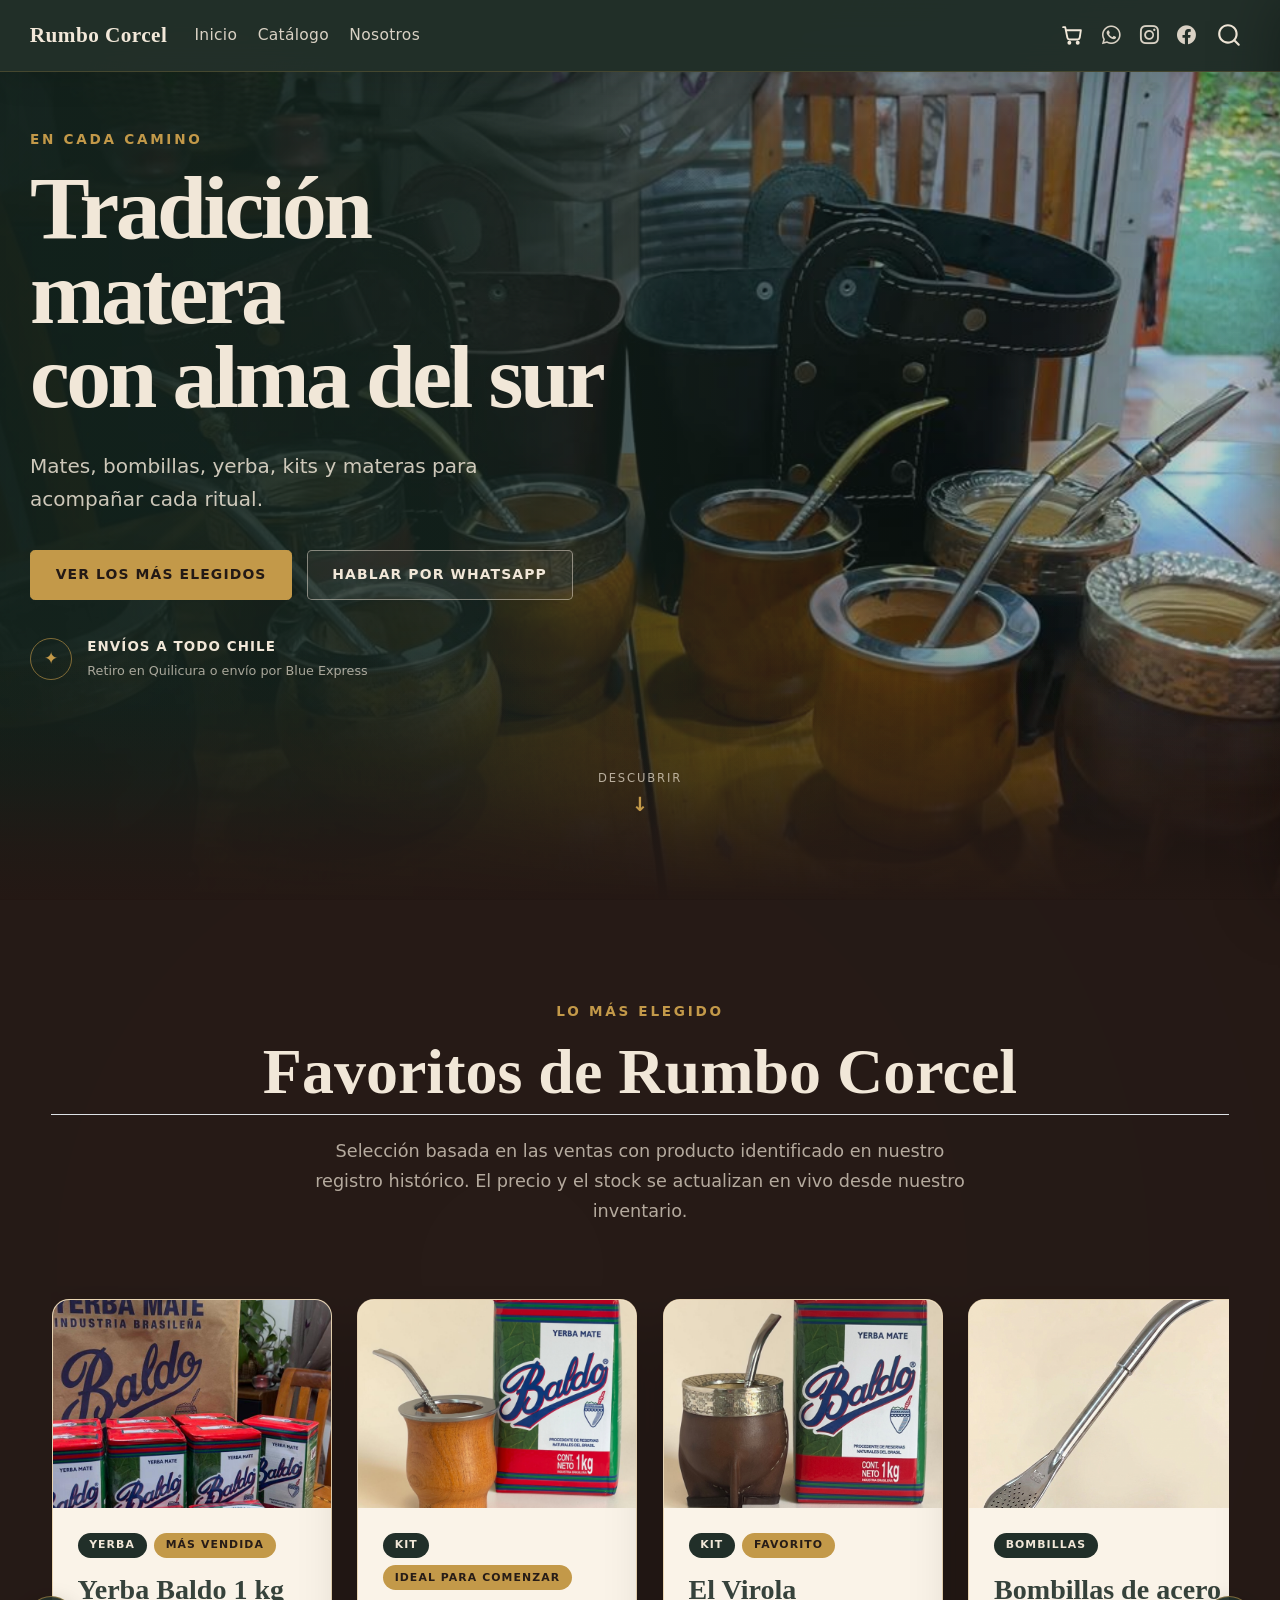
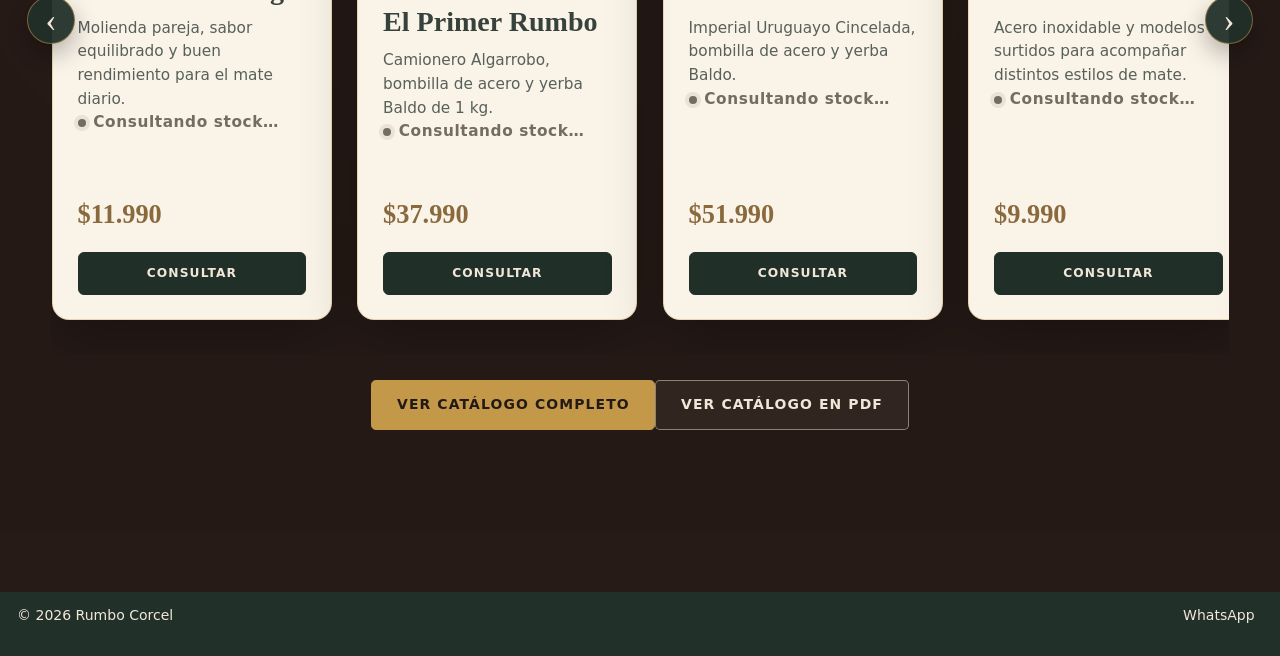
==== commit 7063aa6b: "Publicar Rumbo Corcel con dominio propio:)" ====
--- a/docs/index.html
+++ b/docs/index.html
@@ -107,7 +107,7 @@
 </ul>
             <ul class="navbar-nav navbar-nav-scroll ms-auto">
   <li class="nav-item compact">
-    <a class="nav-link" href="https://wa.me/56962590678?text=Hola%20Rumbo%20Corcel%2C%20quiero%20consultar%20por%20sus%20productos." target="_blank"> <i class="bi bi-whatsapp" role="img" aria-label="WhatsApp">
+    <a class="nav-link" href="https://wa.me/message/5PEO6Z2GUZLNP1" target="_blank"> <i class="bi bi-whatsapp" role="img" aria-label="WhatsApp">
 </i> 
 <span class="menu-text"></span></a>
   </li>  
@@ -171,16 +171,16 @@
       </h1>
 
       <p class="hero-description">
-        Mates, bombillas y yerba seleccionada para acompañar cada ritual.
+        Mates, bombillas, yerba, kits y materas para acompañar cada ritual.
       </p>
 
       <div class="hero-buttons">
 
         <a href="#productos" class="button button-primary">
-          Ver colección
+          Ver los más elegidos
         </a>
 
-        <a href="https://wa.me/56962590678?text=Hola%20Rumbo%20Corcel%2C%20quiero%20consultar%20por%20sus%20productos." class="button button-secondary" target="_blank" rel="noopener noreferrer">
+        <a href="https://wa.me/message/5PEO6Z2GUZLNP1" class="button button-secondary" target="_blank" rel="noopener noreferrer">
           Hablar por WhatsApp
         </a>
 
@@ -191,7 +191,7 @@
 
         <div>
           <strong>Envíos a todo Chile</strong>
-          <small>Consulta disponibilidad y despacho</small>
+          <small>Retiro en Quilicura o envío por Blue Express</small>
         </div>
       </div>
 
@@ -211,10 +211,11 @@
 
     <p class="section-eyebrow">LO MÁS ELEGIDO</p>
 
-    <h2>Productos más elegidos</h2>
+    <h2>Favoritos de Rumbo Corcel</h2>
 
     <p class="section-introduction">
-      Una selección de mates, bombillas y accesorios para acompañar tu ritual.
+      Selección basada en las ventas con producto identificado en nuestro registro histórico.
+      El precio y el stock se actualizan en vivo desde nuestro inventario.
     </p>
 
     <div class="product-carousel" data-carousel="">
@@ -225,10 +226,11 @@
 
       <div class="product-track">
 
-        <article class="featured-card" data-product-sku="KIT-002">
+        <!-- 1. Producto con más ventas identificadas -->
+        <article class="featured-card" data-product-sku="YERB-001">
 
           <div class="featured-media">
-            <img src="images/productos/kit-el-virola.jpeg" alt="Kit El Virola con mate, bombilla y yerba Baldo">
+            <img src="images/productos/nuevas/YERB-001.jpg" alt="Yerba Baldo de un kilogramo" loading="lazy">
             <div class="image-placeholder">
               <strong>Rumbo Corcel</strong>
               <small>Foto próximamente</small>
@@ -238,19 +240,23 @@
           <div class="featured-body">
 
             <div class="featured-labels">
-              <span class="product-category">Kit</span>
-              <span class="product-badge">El más pedido</span>
-            </div>
-
-            <h3>El Virola</h3>
+              <span class="product-category">Yerba</span>
+              <span class="product-badge">Más vendida</span>
+            </div>
+
+            <h3>Yerba Baldo 1 kg</h3>
 
             <p>
-              Imperial Virola Deluxe, bombilla de acero y yerba Baldo.
-            </p>
-
-            <strong class="featured-price">$51.990</strong>
-
-            <a href="https://wa.me/56962590678?text=Hola%20Rumbo%20Corcel%2C%20quiero%20consultar%20por%20el%20kit%20El%20Virola." class="product-cta" target="_blank" rel="noopener noreferrer">
+              Molienda pareja, sabor equilibrado y buen rendimiento para el mate diario.
+            </p>
+
+            <p class="stock-status is-loading" data-stock-status="" aria-live="polite">
+              Consultando stock…
+            </p>
+
+            <strong class="featured-price">$11.990</strong>
+
+            <a href="https://wa.me/message/5PEO6Z2GUZLNP1" class="product-cta" target="_blank" rel="noopener noreferrer">
               Consultar
             </a>
 
@@ -258,10 +264,11 @@
 
         </article>
 
-        <article class="featured-card" data-product-sku="MATE-003">
+        <!-- 2. Kit vendido y registrado -->
+        <article class="featured-card" data-product-sku="KIT-001">
 
           <div class="featured-media">
-            <img src="images/productos/imperial-virola-deluxe.jpeg" alt="Mate Imperial Virola Deluxe Alpaca">
+            <img src="images/productos/nuevas/KIT-001.jpg" alt="Kit El Primer Rumbo con mate, bombilla y yerba Baldo" loading="lazy">
             <div class="image-placeholder">
               <strong>Rumbo Corcel</strong>
               <small>Foto próximamente</small>
@@ -271,18 +278,23 @@
           <div class="featured-body">
 
             <div class="featured-labels">
-              <span class="product-category">Mate</span>
-            </div>
-
-            <h3>Imperial Virola Deluxe</h3>
+              <span class="product-category">Kit</span>
+              <span class="product-badge">Ideal para comenzar</span>
+            </div>
+
+            <h3>El Primer Rumbo</h3>
 
             <p>
-              Virola de alpaca e interior de calabaza o acero inoxidable.
-            </p>
-
-            <strong class="featured-price">$34.990</strong>
-
-            <a href="https://wa.me/56962590678?text=Hola%20Rumbo%20Corcel%2C%20quiero%20consultar%20por%20el%20Imperial%20Virola%20Deluxe." class="product-cta" target="_blank" rel="noopener noreferrer">
+              Camionero Algarrobo, bombilla de acero y yerba Baldo de 1 kg.
+            </p>
+
+            <p class="stock-status is-loading" data-stock-status="" aria-live="polite">
+              Consultando stock…
+            </p>
+
+            <strong class="featured-price">$37.990</strong>
+
+            <a href="https://wa.me/message/5PEO6Z2GUZLNP1" class="product-cta" target="_blank" rel="noopener noreferrer">
               Consultar
             </a>
 
@@ -290,10 +302,11 @@
 
         </article>
 
-        <article class="featured-card" data-product-sku="BOMB-001">
+        <!-- 3. Kit vendido y registrado -->
+        <article class="featured-card" data-product-sku="KIT-002">
 
           <div class="featured-media">
-            <img src="images/productos/bombillas-acero.jpeg" alt="Bombillas de acero inoxidable surtidas">
+            <img src="images/productos/nuevas/KIT-002.jpg" alt="Kit El Virola con mate, bombilla y yerba Baldo" loading="lazy">
             <div class="image-placeholder">
               <strong>Rumbo Corcel</strong>
               <small>Foto próximamente</small>
@@ -303,18 +316,23 @@
           <div class="featured-body">
 
             <div class="featured-labels">
-              <span class="product-category">Bombillas</span>
-            </div>
-
-            <h3>Bombillas de acero</h3>
+              <span class="product-category">Kit</span>
+              <span class="product-badge">Favorito</span>
+            </div>
+
+            <h3>El Virola</h3>
 
             <p>
-              Acero inoxidable y modelos surtidos para cada estilo de mate.
-            </p>
-
-            <strong class="featured-price">$9.990</strong>
-
-            <a href="https://wa.me/56962590678?text=Hola%20Rumbo%20Corcel%2C%20quiero%20consultar%20por%20las%20bombillas%20de%20acero." class="product-cta" target="_blank" rel="noopener noreferrer">
+              Imperial Uruguayo Cincelada, bombilla de acero y yerba Baldo.
+            </p>
+
+            <p class="stock-status is-loading" data-stock-status="" aria-live="polite">
+              Consultando stock…
+            </p>
+
+            <strong class="featured-price">$51.990</strong>
+
+            <a href="https://wa.me/message/5PEO6Z2GUZLNP1" class="product-cta" target="_blank" rel="noopener noreferrer">
               Consultar
             </a>
 
@@ -322,10 +340,11 @@
 
         </article>
 
-        <article class="featured-card" data-product-sku="MTER-001">
+        <!-- 4. Venta individual registrada y componente de kits -->
+        <article class="featured-card" data-product-sku="BOMB-001">
 
           <div class="featured-media">
-            <img src="images/productos/matera-cuero.jpeg" alt="Matera de cuero Rumbo Corcel">
+            <img src="images/productos/nuevas/BOMB-001 (1).png" alt="Bombillas de acero inoxidable surtidas" loading="lazy">
             <div class="image-placeholder">
               <strong>Rumbo Corcel</strong>
               <small>Foto próximamente</small>
@@ -335,18 +354,22 @@
           <div class="featured-body">
 
             <div class="featured-labels">
-              <span class="product-category">Matera</span>
-            </div>
-
-            <h3>Matera de cuero</h3>
+              <span class="product-category">Bombillas</span>
+            </div>
+
+            <h3>Bombillas de acero</h3>
 
             <p>
-              Cuero genuino y cuatro compartimientos para llevar el ritual completo.
-            </p>
-
-            <strong class="featured-price">$34.990</strong>
-
-            <a href="https://wa.me/56962590678?text=Hola%20Rumbo%20Corcel%2C%20quiero%20consultar%20por%20la%20matera%20de%20cuero." class="product-cta" target="_blank" rel="noopener noreferrer">
+              Acero inoxidable y modelos surtidos para acompañar distintos estilos de mate.
+            </p>
+
+            <p class="stock-status is-loading" data-stock-status="" aria-live="polite">
+              Consultando stock…
+            </p>
+
+            <strong class="featured-price">$9.990</strong>
+
+            <a href="https://wa.me/message/5PEO6Z2GUZLNP1" class="product-cta" target="_blank" rel="noopener noreferrer">
               Consultar
             </a>
 
@@ -354,10 +377,11 @@
 
         </article>
 
-        <article class="featured-card" data-product-sku="YERB-001">
+        <!-- 5. Mate con venta identificada -->
+        <article class="featured-card" data-product-sku="MATE-005">
 
           <div class="featured-media">
-            <img src="images/productos/yerba-baldo.jpeg" alt="Yerba mate Baldo de un kilogramo">
+            <img src="images/productos/nuevas/MATE-005 (2).jpg" alt="Mate Imperial Uruguayo Alpaca Cincelada" loading="lazy">
             <div class="image-placeholder">
               <strong>Rumbo Corcel</strong>
               <small>Foto próximamente</small>
@@ -367,18 +391,23 @@
           <div class="featured-body">
 
             <div class="featured-labels">
-              <span class="product-category">Yerba</span>
-            </div>
-
-            <h3>Yerba Baldo 1 kg</h3>
+              <span class="product-category">Mate</span>
+              <span class="product-badge">Pieza única</span>
+            </div>
+
+            <h3>Imperial Uruguayo Cincelada</h3>
 
             <p>
-              Molienda pareja, sabor equilibrado y rendimiento prolongado.
-            </p>
-
-            <strong class="featured-price">$11.990</strong>
-
-            <a href="https://wa.me/56962590678?text=Hola%20Rumbo%20Corcel%2C%20quiero%20consultar%20por%20la%20yerba%20Baldo%20de%201%20kg." class="product-cta" target="_blank" rel="noopener noreferrer">
+              Calabaza forrada en cuero, con virola de alpaca cincelada a mano.
+            </p>
+
+            <p class="stock-status is-loading" data-stock-status="" aria-live="polite">
+              Consultando stock…
+            </p>
+
+            <strong class="featured-price">$39.990</strong>
+
+            <a href="https://wa.me/message/5PEO6Z2GUZLNP1" class="product-cta" target="_blank" rel="noopener noreferrer">
               Consultar
             </a>
 
@@ -396,10 +425,14 @@
 
     <div class="featured-footer">
 
-      <a href="./catalogo.html" class="button button-primary">
+      <a href="catalogo.html" class="button button-primary">
         Ver catálogo completo
       </a>
 
+      <a href="documentos/catalogo-rumbo-corcel-2026.pdf" class="button button-secondary" target="_blank" rel="noopener noreferrer">
+        Ver catálogo en PDF
+      </a>
+
     </div>
 
   </div>
@@ -409,15 +442,15 @@
 
 
 </main> <!-- /main -->
-<link rel="stylesheet" href="checkout.css?v=20260721-1">
-
-
-
-<script src="script.js?v=20260721-1" defer=""></script>
-
-<script src="cart.js?v=20260721-1" defer=""></script>
-
-<script src="checkout.js?v=20260721-5" defer=""></script>
+<link rel="stylesheet" href="checkout.css?v=20260728-20">
+
+
+
+<script src="script.js?v=20260728-30" defer=""></script>
+
+<script src="cart.js?v=20260728-20" defer=""></script>
+
+<script src="checkout.js?v=20260728-20" defer=""></script>
 <script id="quarto-html-after-body" type="application/javascript">
   window.document.addEventListener("DOMContentLoaded", function (event) {
     const isCodeAnnotation = (el) => {
@@ -823,7 +856,7 @@
     <div class="nav-footer-right">
       <ul class="footer-items list-unstyled">
     <li class="nav-item">
-    <a class="nav-link" href="https://wa.me/56962590678">
+    <a class="nav-link" href="https://wa.me/message/5PEO6Z2GUZLNP1">
 <p>WhatsApp</p>
 </a>
   </li>  
--- a/docs/checkout.css
+++ b/docs/checkout.css
@@ -466,3 +466,254 @@
     grid-template-columns: 105px minmax(0, 1fr);
   }
 }
+
+
+
+
+
+
+/* =========================================================
+   RETIRO Y ENVÍO POR PAGAR
+   Agregar al final de checkout.css
+   ========================================================= */
+
+.checkout-delivery {
+  margin: 1rem 0;
+  padding: 0;
+
+  border: 0;
+}
+
+.checkout-delivery legend {
+  margin-bottom: 0.65rem;
+
+  color: var(--forest-dark);
+
+  font-size: 0.8rem;
+  font-weight: 800;
+}
+
+.delivery-options {
+  display: grid;
+  grid-template-columns: 1fr 1fr;
+  gap: 0.7rem;
+}
+
+.delivery-option {
+  display: flex;
+  align-items: flex-start;
+  gap: 0.65rem;
+
+  min-height: 86px;
+  padding: 0.85rem;
+
+  background: #fffdfa;
+
+  border:
+    1px solid rgba(34, 48, 42, 0.2);
+
+  border-radius: 0.55rem;
+
+  cursor: pointer;
+
+  transition:
+    border-color 160ms ease,
+    background 160ms ease,
+    transform 160ms ease;
+}
+
+.delivery-option:hover {
+  transform: translateY(-1px);
+  border-color: var(--bronze);
+}
+
+.delivery-option:has(input:checked) {
+  background: #f5ead7;
+  border-color: var(--bronze);
+  box-shadow:
+    0 0 0 2px rgba(196, 154, 74, 0.14);
+}
+
+.delivery-option input {
+  width: 17px;
+  height: 17px;
+  margin-top: 0.15rem;
+
+  accent-color: var(--forest-dark);
+}
+
+.delivery-option span {
+  display: grid;
+  gap: 0.25rem;
+}
+
+.delivery-option strong {
+  color: var(--forest-dark);
+
+  font-size: 0.82rem;
+}
+
+.delivery-option small {
+  color: rgba(34, 48, 42, 0.64);
+
+  font-size: 0.72rem;
+  line-height: 1.4;
+}
+
+.delivery-panel {
+  margin: 0 0 1rem;
+  padding: 0.9rem 1rem;
+
+  color: var(--forest-dark);
+  background: #edf2ee;
+
+  border:
+    1px solid rgba(34, 48, 42, 0.13);
+
+  border-radius: 0.55rem;
+}
+
+.delivery-panel[hidden] {
+  display: none !important;
+}
+
+.delivery-panel > strong,
+.shipping-note > strong,
+.delivery-summary > strong {
+  display: block;
+
+  margin-bottom: 0.3rem;
+
+  color: var(--forest-dark);
+
+  font-size: 0.8rem;
+}
+
+.delivery-panel p,
+.delivery-summary p,
+.shipping-note p {
+  margin: 0.25rem 0;
+
+  color: rgba(34, 48, 42, 0.74);
+
+  font-size: 0.76rem;
+  line-height: 1.5;
+}
+
+.delivery-panel small,
+.delivery-summary small {
+  display: block;
+
+  margin-top: 0.35rem;
+
+  color: rgba(34, 48, 42, 0.62);
+
+  font-size: 0.7rem;
+  line-height: 1.45;
+}
+
+.checkout-field select {
+  width: 100%;
+  padding: 0.78rem 0.85rem;
+
+  color: var(--forest-dark);
+  background: #fffdfa;
+
+  border:
+    1px solid rgba(34, 48, 42, 0.22);
+
+  border-radius: 0.42rem;
+
+  font: inherit;
+  font-size: 0.88rem;
+}
+
+.checkout-field select:focus {
+  outline:
+    2px solid rgba(196, 154, 74, 0.42);
+
+  border-color: var(--bronze);
+}
+
+.shipping-note {
+  padding: 0.8rem 0.85rem;
+
+  background: #f7edd6;
+
+  border:
+    1px solid rgba(139, 106, 62, 0.2);
+
+  border-radius: 0.45rem;
+}
+
+.delivery-summary {
+  margin-bottom: 0.75rem;
+  padding: 0.85rem 1rem;
+
+  background: #edf2ee;
+
+  border:
+    1px solid rgba(34, 48, 42, 0.12);
+
+  border-radius: 0.5rem;
+}
+
+@media (max-width: 620px) {
+  .delivery-options {
+    grid-template-columns: 1fr;
+  }
+}
+
+
+
+
+
+/* Agregar al final de checkout.css */
+
+.shipping-estimate {
+  display: grid;
+  gap: 0.3rem;
+
+  margin-top: 0.8rem;
+  padding: 0.8rem 0.9rem;
+
+  background: #fffdfa;
+
+  border:
+    1px solid rgba(196, 154, 74, 0.34);
+
+  border-radius: 0.45rem;
+}
+
+.shipping-estimate[hidden] {
+  display: none !important;
+}
+
+.shipping-estimate > span {
+  color: rgba(34, 48, 42, 0.62);
+
+  font-size: 0.7rem;
+  font-weight: 700;
+  text-transform: uppercase;
+  letter-spacing: 0.05em;
+}
+
+.shipping-estimate > strong {
+  color: var(--forest-dark);
+
+  font-family:
+    Georgia,
+    "Times New Roman",
+    serif;
+
+  font-size: 1.1rem;
+}
+
+.shipping-estimate > small,
+.shipping-disclaimer {
+  color: rgba(34, 48, 42, 0.62);
+
+  font-size: 0.69rem;
+  line-height: 1.45;
+}
+
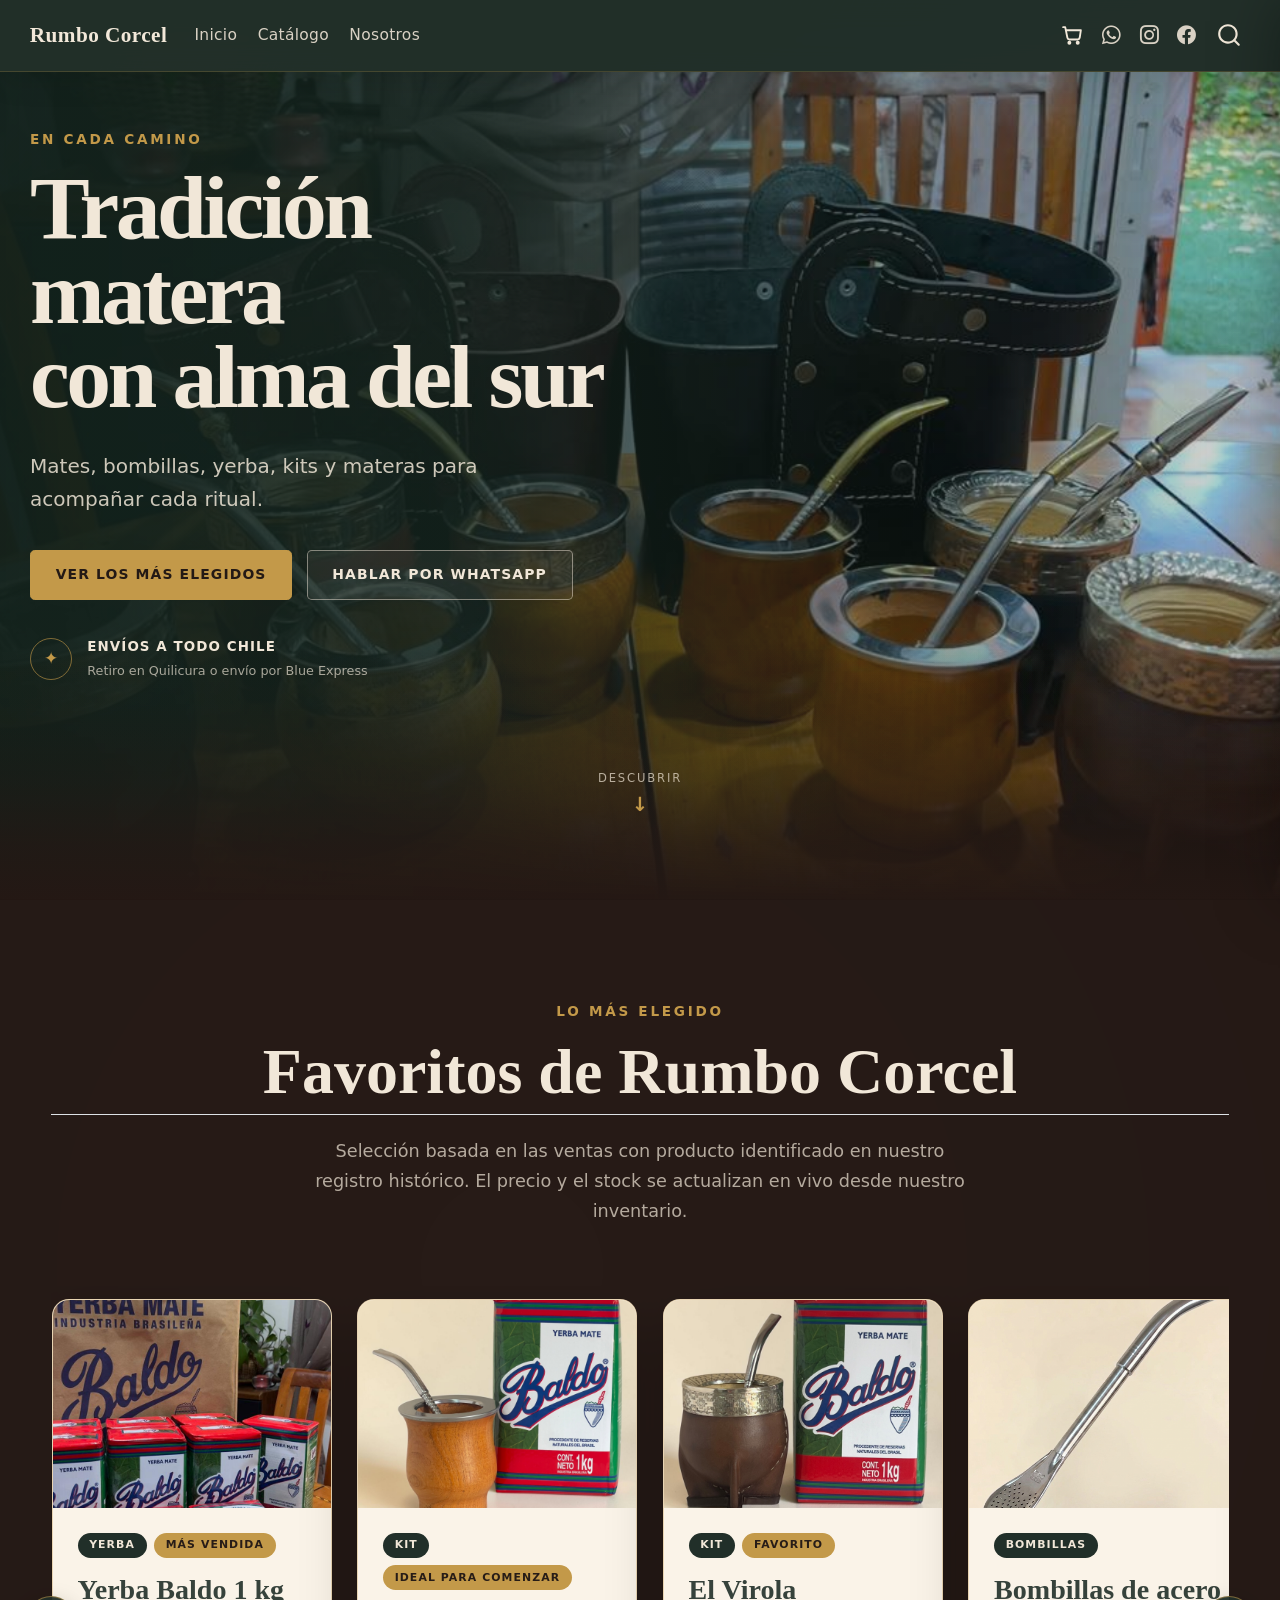
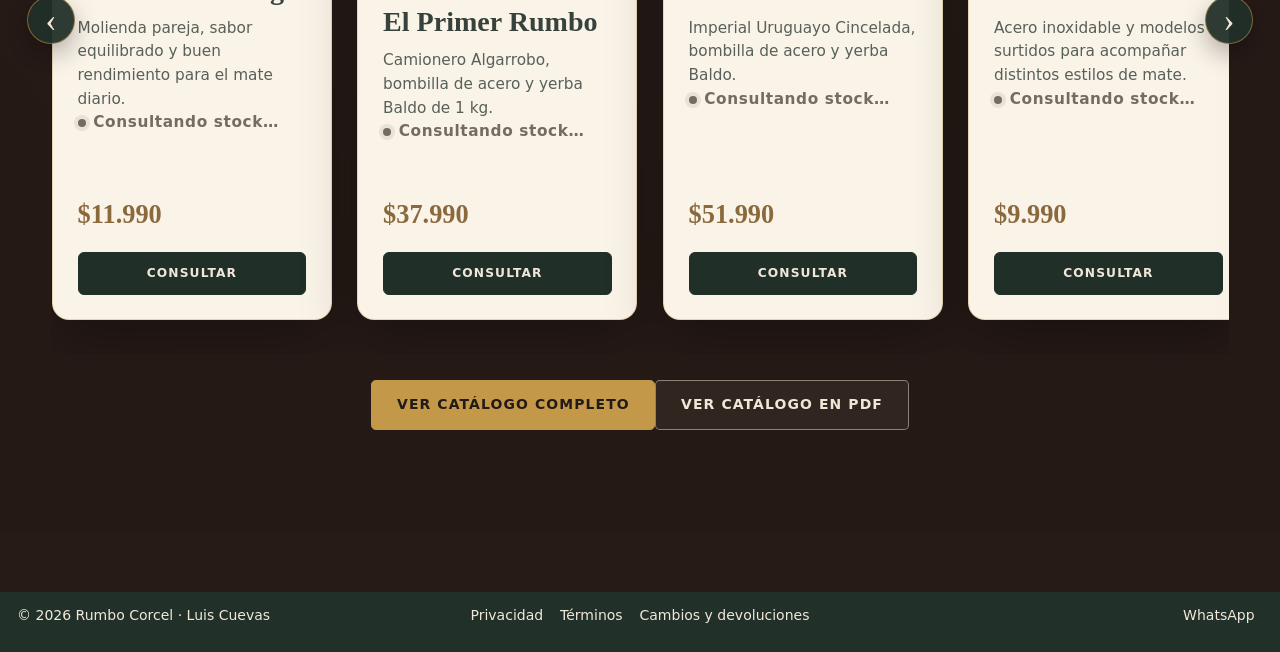
==== commit cc6f376e: "Publicar políticas legales de Rumbo Corcel" ====
--- a/docs/index.html
+++ b/docs/index.html
@@ -73,6 +73,7 @@
 
 
 <link rel="stylesheet" href="styles.css">
+<link rel="stylesheet" href="legal-pages.css">
 </head>
 
 <body class="nav-fixed quarto-light">
@@ -848,10 +849,26 @@
 <footer class="footer">
   <div class="nav-footer">
     <div class="nav-footer-left">
-<p>© 2026 Rumbo Corcel</p>
+<p>© 2026 Rumbo Corcel · Luis Cuevas</p>
 </div>   
     <div class="nav-footer-center">
-      &nbsp;
+      <ul class="footer-items list-unstyled">
+    <li class="nav-item">
+    <a class="nav-link" href="./politica-privacidad.html">
+<p>Privacidad</p>
+</a>
+  </li>  
+    <li class="nav-item">
+    <a class="nav-link" href="./terminos-condiciones.html">
+<p>Términos</p>
+</a>
+  </li>  
+    <li class="nav-item">
+    <a class="nav-link" href="./cambios-devoluciones.html">
+<p>Cambios y devoluciones</p>
+</a>
+  </li>  
+</ul>
     </div>
     <div class="nav-footer-right">
       <ul class="footer-items list-unstyled">
--- a/docs/legal-pages.css
+++ b/docs/legal-pages.css
@@ -0,0 +1,88 @@
+/* PÁGINAS LEGALES */
+
+.legal-page {
+  width: 100vw;
+  max-width: 100vw;
+  margin-left: calc(50% - 50vw);
+  margin-right: calc(50% - 50vw);
+  padding: clamp(3.5rem, 7vw, 6rem) 1rem;
+  color: var(--forest-dark);
+  background:
+    radial-gradient(circle at 12% 10%, rgba(196, 154, 74, 0.12), transparent 25rem),
+    linear-gradient(145deg, #251915, #38261f 52%, #281b17);
+}
+
+.legal-card {
+  width: min(920px, 100%);
+  margin-inline: auto;
+  padding: clamp(1.4rem, 4vw, 3.3rem);
+  color: var(--forest-dark);
+  background: var(--cream-soft);
+  border: 1px solid rgba(196, 154, 74, 0.38);
+  border-radius: 1rem;
+  box-shadow: 0 28px 65px rgba(0, 0, 0, 0.28);
+}
+
+.legal-card h1,
+.legal-card h2,
+.legal-card h3 {
+  color: var(--forest-dark);
+  font-family: Georgia, "Times New Roman", serif;
+}
+
+.legal-card h1 {
+  margin-top: 0;
+  font-size: clamp(2.2rem, 6vw, 3.8rem);
+  line-height: 1;
+}
+
+.legal-card h2 {
+  margin-top: 2.2rem;
+  padding-top: 0.4rem;
+  border-top: 1px solid rgba(139, 106, 62, 0.2);
+  font-size: 1.55rem;
+}
+
+.legal-card p,
+.legal-card li {
+  color: rgba(34, 48, 42, 0.82);
+  line-height: 1.72;
+}
+
+.legal-card a {
+  color: var(--bronze-dark);
+  font-weight: 700;
+}
+
+.legal-card blockquote {
+  margin: 1.2rem 0;
+  padding: 1rem 1.1rem;
+  color: #6e4a1d;
+  background: #f7edd6;
+  border-left: 4px solid var(--bronze);
+  border-radius: 0.45rem;
+}
+
+.legal-card blockquote p {
+  margin: 0;
+}
+
+.legal-updated {
+  margin: 0 0 1rem;
+  color: var(--bronze-dark) !important;
+  font-size: 0.76rem;
+  font-weight: 800;
+  letter-spacing: 0.07em;
+  text-transform: uppercase;
+}
+
+@media (max-width: 620px) {
+  .legal-page {
+    padding: 1.5rem 0.75rem 3rem;
+  }
+
+  .legal-card {
+    padding: 1.35rem 1rem;
+    border-radius: 0.7rem;
+  }
+}
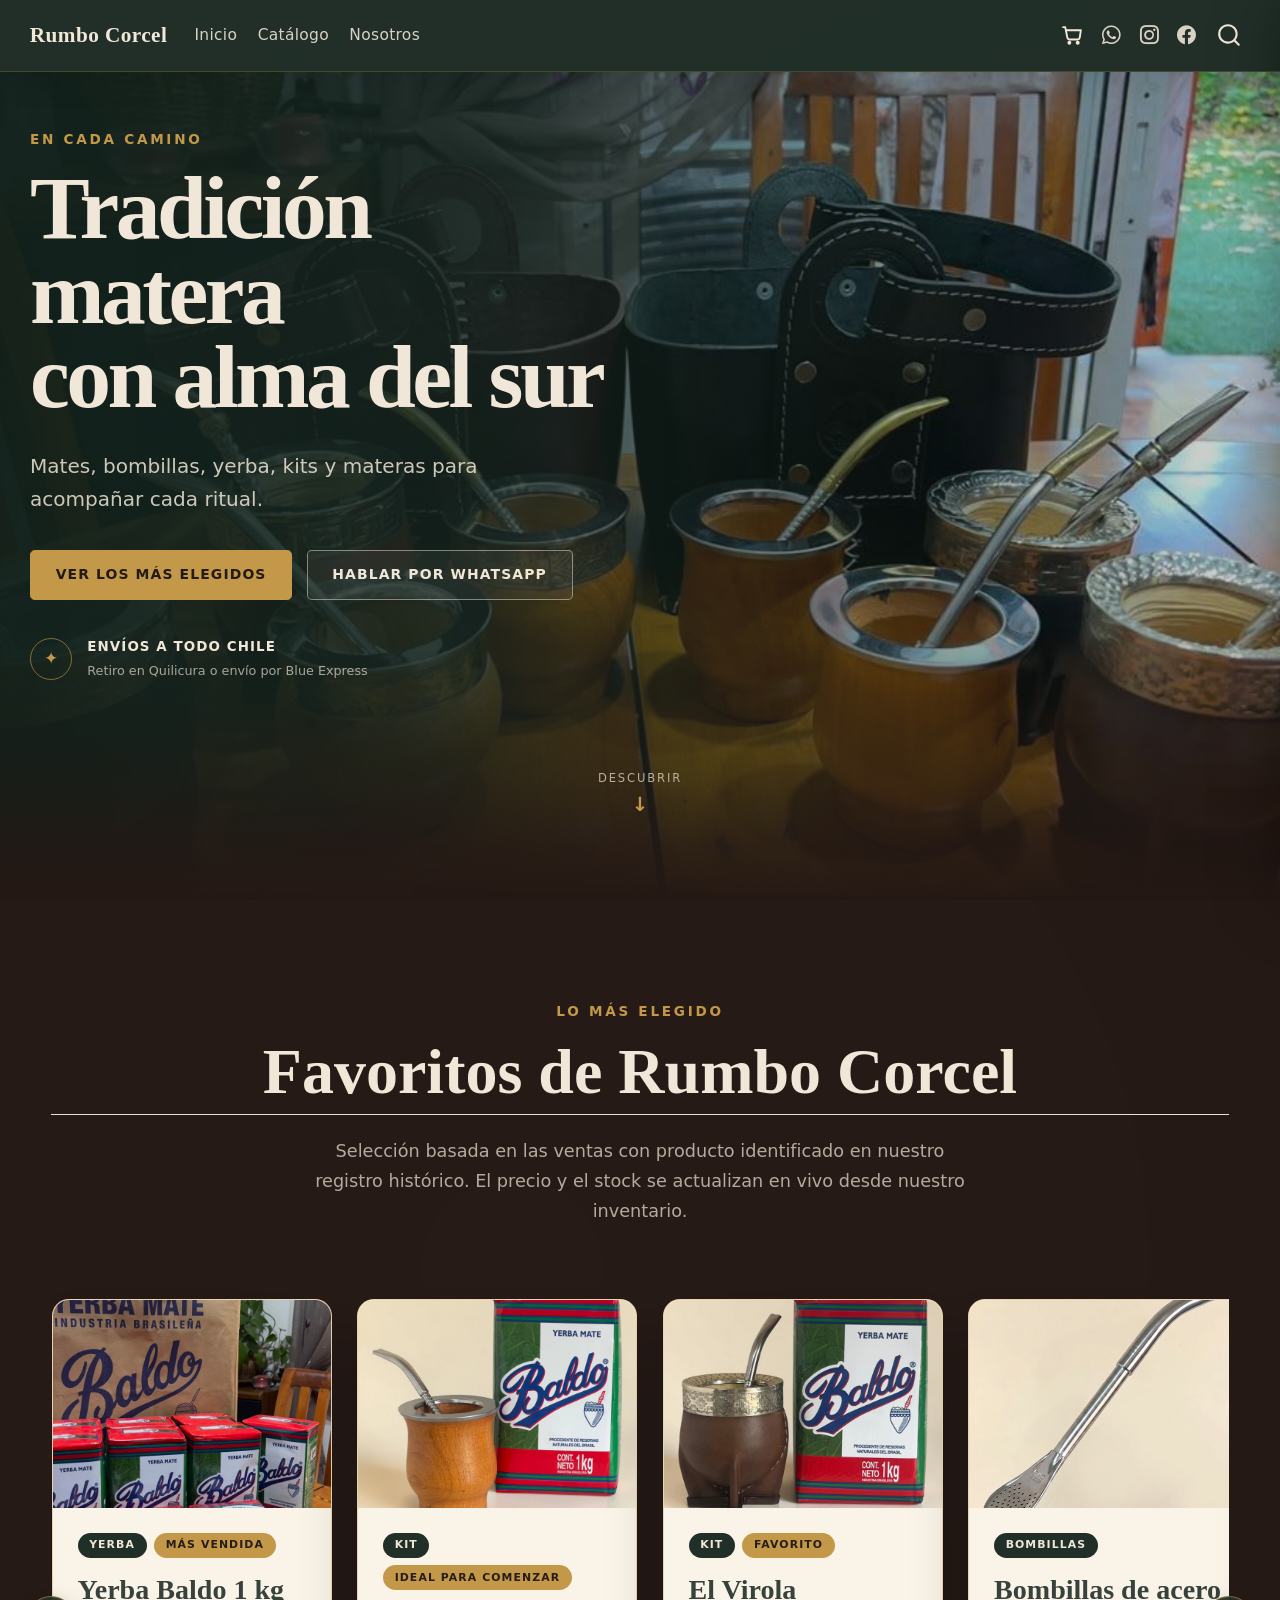
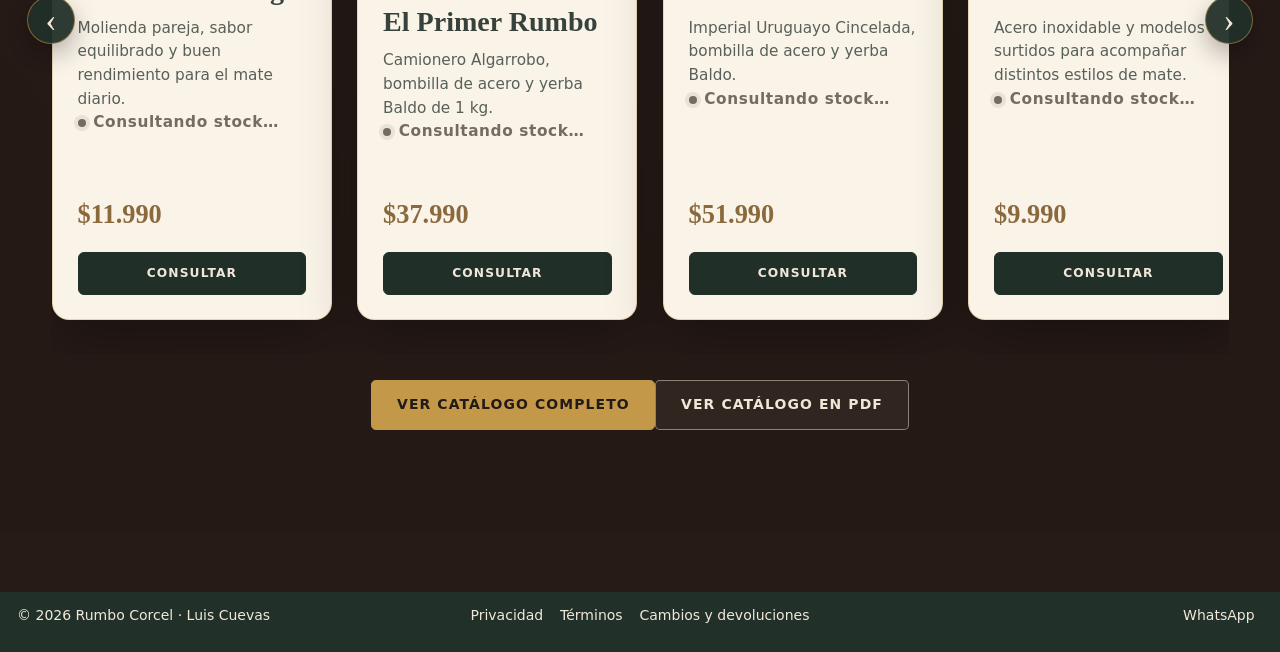
==== commit d16907f9: "Actualizar versión de la API publicada" ====
--- a/docs/index.html
+++ b/docs/index.html
@@ -447,11 +447,17 @@
 
 
 
-<script src="script.js?v=20260728-30" defer=""></script>
-
-<script src="cart.js?v=20260728-20" defer=""></script>
-
-<script src="checkout.js?v=20260728-20" defer=""></script>
+<script src="https://challenges.cloudflare.com/turnstile/v0/api.js?render=explicit" defer="">
+
+</script>
+
+
+
+<script src="script.js?v=20260802-10" defer=""></script>
+
+<script src="cart.js?v=20260802-10" defer=""></script>
+
+<script src="checkout.js?v=20260802-10" defer=""></script>
 <script id="quarto-html-after-body" type="application/javascript">
   window.document.addEventListener("DOMContentLoaded", function (event) {
     const isCodeAnnotation = (el) => {
--- a/docs/checkout.css
+++ b/docs/checkout.css
@@ -717,3 +717,46 @@
   line-height: 1.45;
 }
 
+
+/* =========================================================
+   CLOUDFLARE TURNSTILE
+   ========================================================= */
+
+.turnstile-section {
+  display: grid;
+  gap: 0.55rem;
+
+  margin: 1rem 0;
+  padding: 0.9rem;
+
+  background: #fffdfa;
+
+  border:
+    1px solid rgba(34, 48, 42, 0.16);
+
+  border-radius: 0.55rem;
+}
+
+.turnstile-section > p {
+  margin: 0;
+
+  color: var(--forest-dark);
+
+  font-size: 0.78rem;
+  font-weight: 800;
+}
+
+.turnstile-section > small {
+  color: rgba(34, 48, 42, 0.62);
+
+  font-size: 0.69rem;
+  line-height: 1.45;
+}
+
+.turnstile-container {
+  min-height: 65px;
+}
+
+.turnstile-container iframe {
+  max-width: 100%;
+}
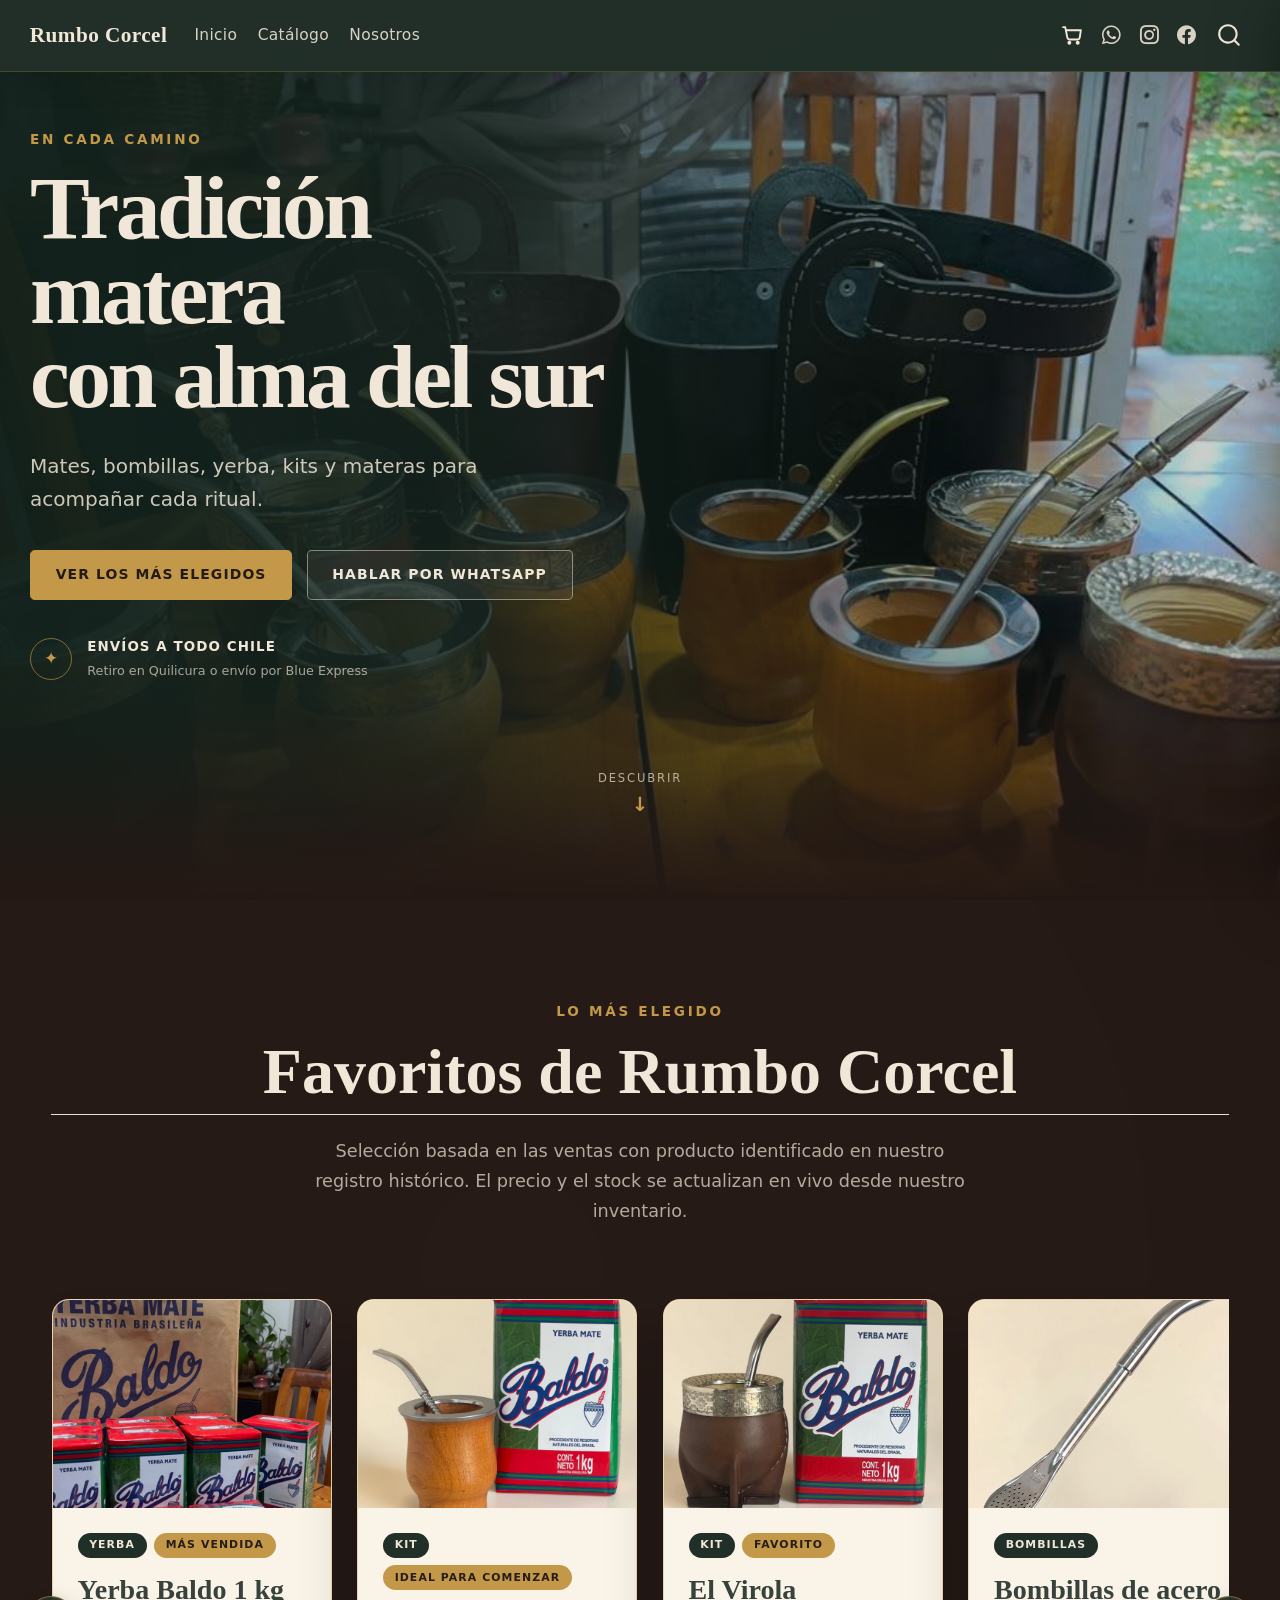
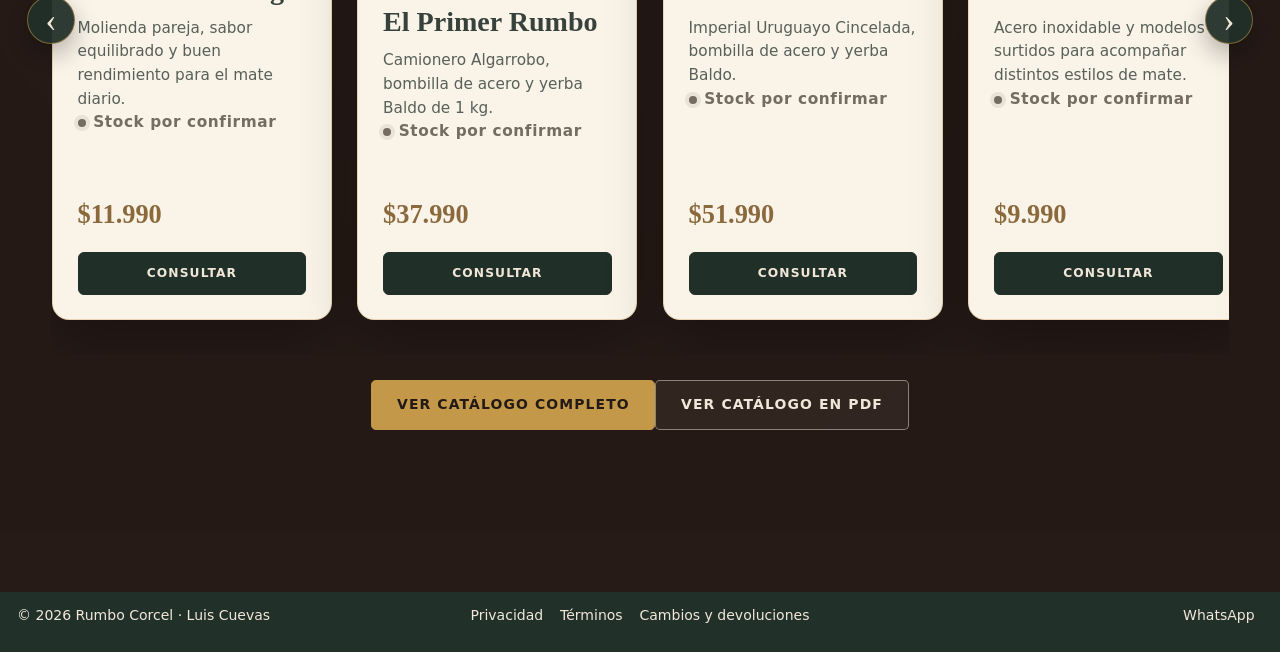
==== commit fa023e62: "Optimizar catálogo y Actualización de Kits" ====
--- a/docs/index.html
+++ b/docs/index.html
@@ -453,11 +453,21 @@
 
 
 
-<script src="script.js?v=20260802-10" defer=""></script>
-
-<script src="cart.js?v=20260802-10" defer=""></script>
-
-<script src="checkout.js?v=20260802-10" defer=""></script>
+<script src="script.js?v=20260803-040" defer="">
+
+</script>
+
+
+
+<script src="cart.js?v=20260803-040" defer="">
+
+</script>
+
+
+
+<script src="checkout.js?v=20260803-040" defer="">
+
+</script>
 <script id="quarto-html-after-body" type="application/javascript">
   window.document.addEventListener("DOMContentLoaded", function (event) {
     const isCodeAnnotation = (el) => {
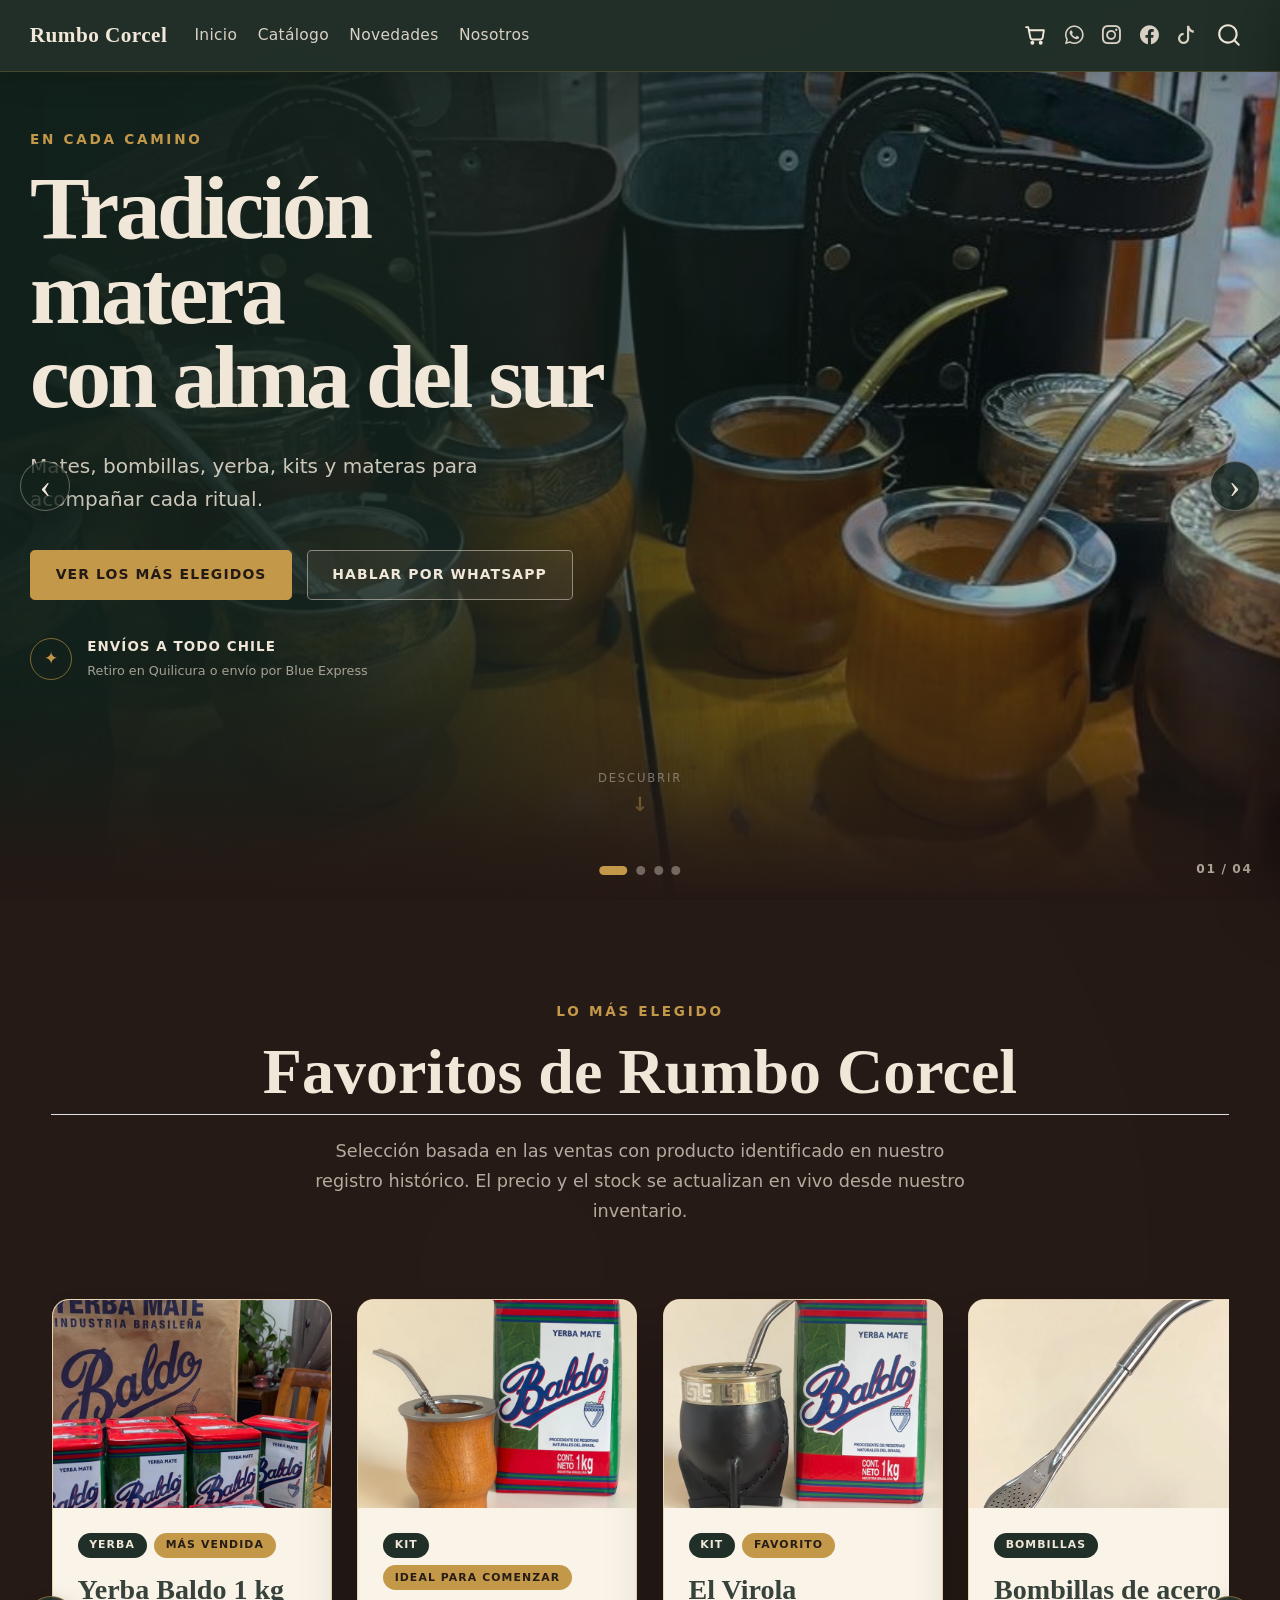
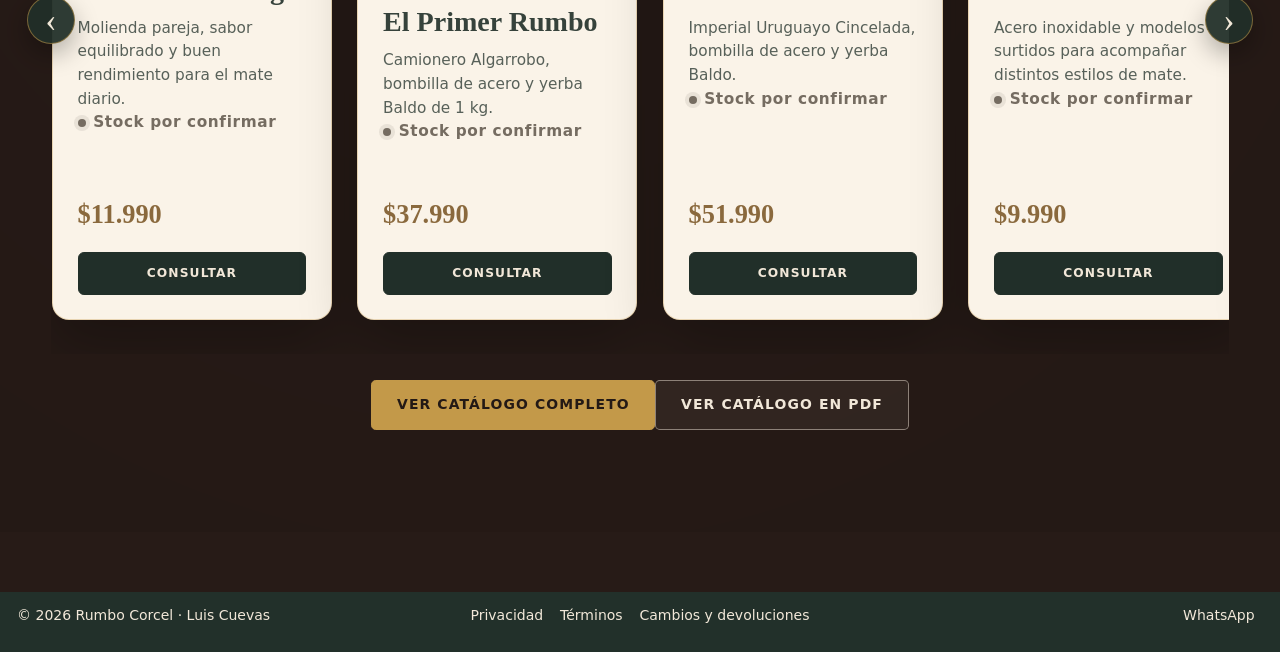
==== commit f5fcc745: "Agregar novedades y actualizar sitio web" ====
--- a/docs/index.html
+++ b/docs/index.html
@@ -32,7 +32,7 @@
 <script src="site_libs/quarto-search/fuse.min.js"></script>
 <script src="site_libs/quarto-search/quarto-search.js"></script>
 <meta name="quarto:offset" content="./">
-<link href="./images/logo.jpeg" rel="icon" type="image/jpeg">
+<link href="./images/logo.PNG" rel="icon" type="image/png">
 <script src="site_libs/quarto-html/quarto.js" type="module"></script>
 <script src="site_libs/quarto-html/tabsets/tabsets.js" type="module"></script>
 <script src="site_libs/quarto-html/popper.min.js"></script>
@@ -70,6 +70,115 @@
   }
 }</script>
 <style>html{ scroll-behavior: smooth; }</style>
+<!-- Google Analytics 4 - Rumbo Corcel -->
+
+  <script>
+
+  (function () {
+
+    const productionHosts = new Set([
+
+      "rumbocorcel.cl",
+
+      "www.rumbocorcel.cl"
+
+    ]);
+
+    
+
+    /*
+
+      * No registrar las visitas del preview local.
+
+    */
+
+      if (
+
+        !productionHosts.has(
+
+          window.location.hostname
+
+        )
+
+      ) {
+
+        return;
+
+      }
+
+    
+
+    const measurementId =
+
+      "G-YDFK9DP16V";
+
+    
+
+    window.dataLayer =
+
+      window.dataLayer || [];
+
+    
+
+    window.gtag = function () {
+
+      window.dataLayer.push(arguments);
+
+    };
+
+    
+
+    window.gtag(
+
+      "js",
+
+      new Date()
+
+    );
+
+    
+
+    window.gtag(
+
+      "config",
+
+      measurementId
+
+    );
+
+    
+
+    const analyticsScript =
+
+      document.createElement("script");
+
+    
+
+    analyticsScript.async = true;
+
+    
+
+    analyticsScript.src =
+
+      "https://www.googletagmanager.com/gtag/js?id=" +
+
+      encodeURIComponent(
+
+        measurementId
+
+      );
+
+    
+
+    document.head.appendChild(
+
+      analyticsScript
+
+    );
+
+  })();
+
+</script>
 
 
 <link rel="stylesheet" href="styles.css">
@@ -102,6 +211,10 @@
 <span class="menu-text">Catálogo</span></a>
   </li>  
   <li class="nav-item">
+    <a class="nav-link" href="./novedades.html"> 
+<span class="menu-text">Novedades</span></a>
+  </li>  
+  <li class="nav-item">
     <a class="nav-link" href="./nosotros.html"> 
 <span class="menu-text">Nosotros</span></a>
   </li>  
@@ -113,12 +226,17 @@
 <span class="menu-text"></span></a>
   </li>  
   <li class="nav-item compact">
-    <a class="nav-link" href="https://www.instagram.com/rumbocorcel.mate"> <i class="bi bi-instagram" role="img" aria-label="Instagram">
+    <a class="nav-link" href="https://www.instagram.com/rumbocorcel.mate" rel="noopener noreferrer" target="_blank"> <i class="bi bi-instagram" role="img" aria-label="Instagram">
 </i> 
 <span class="menu-text"></span></a>
   </li>  
   <li class="nav-item compact">
-    <a class="nav-link" href="https://www.facebook.com/profile.php?id=61586241693849"> <i class="bi bi-facebook" role="img" aria-label="Facebook">
+    <a class="nav-link" href="https://www.facebook.com/profile.php?id=61586241693849" rel="noopener noreferrer" target="_blank"> <i class="bi bi-facebook" role="img" aria-label="Facebook">
+</i> 
+<span class="menu-text"></span></a>
+  </li>  
+  <li class="nav-item compact">
+    <a class="nav-link" href="https://www.tiktok.com/@rumbo.corcel?_r=1&amp;_t=ZS-98ajOG4A2y7" rel="noopener noreferrer" target="_blank"> <i class="bi bi-tiktok" role="img" aria-label="TikTok">
 </i> 
 <span class="menu-text"></span></a>
   </li>  
@@ -156,53 +274,168 @@
 </header>
 
 
-<section class="hero-section" id="inicio">
-
-  <div class="hero-background" aria-hidden="true"></div>
-  <div class="hero-overlay" aria-hidden="true"></div>
-
-  <div class="hero-inner">
-    <div class="hero-content">
-
-      <p class="hero-eyebrow">EN CADA CAMINO</p>
-
-      <h1>
-        Tradición matera<br>
-        con alma del sur
-      </h1>
-
-      <p class="hero-description">
-        Mates, bombillas, yerba, kits y materas para acompañar cada ritual.
-      </p>
-
-      <div class="hero-buttons">
-
-        <a href="#productos" class="button button-primary">
-          Ver los más elegidos
+<section class="hero-section home-carousel" id="inicio" data-home-carousel="" aria-roledescription="carrusel" aria-label="Portada y novedades de Rumbo Corcel">
+
+  <div class="home-carousel-viewport">
+    <div class="home-carousel-track" data-home-carousel-track="">
+
+      <article class="home-slide home-slide-cover" data-home-slide="" aria-label="1 de 4">
+
+        <div class="hero-background" aria-hidden="true"></div>
+        <div class="hero-overlay" aria-hidden="true"></div>
+
+        <div class="hero-inner">
+          <div class="hero-content">
+
+            <p class="hero-eyebrow">EN CADA CAMINO</p>
+
+            <h1>
+              Tradición matera<br>
+              con alma del sur
+            </h1>
+
+            <p class="hero-description">
+              Mates, bombillas, yerba, kits y materas para acompañar cada ritual.
+            </p>
+
+            <div class="hero-buttons">
+
+              <a href="#productos" class="button button-primary">
+                Ver los más elegidos
+              </a>
+
+              <a href="https://wa.me/message/5PEO6Z2GUZLNP1" class="button button-secondary" target="_blank" rel="noopener noreferrer">
+                Hablar por WhatsApp
+              </a>
+
+            </div>
+
+            <div class="hero-shipping">
+              <span class="shipping-icon">✦</span>
+
+              <div>
+                <strong>Envíos a todo Chile</strong>
+                <small>Retiro en Quilicura o envío por Blue Express</small>
+              </div>
+            </div>
+
+          </div>
+        </div>
+
+        <a href="#productos" class="hero-scroll" aria-label="Bajar a productos destacados">
+          <span>Descubrir</span>
+          <strong>↓</strong>
         </a>
 
-        <a href="https://wa.me/message/5PEO6Z2GUZLNP1" class="button button-secondary" target="_blank" rel="noopener noreferrer">
-          Hablar por WhatsApp
-        </a>
-
-      </div>
-
-      <div class="hero-shipping">
-        <span class="shipping-icon">✦</span>
-
-        <div>
-          <strong>Envíos a todo Chile</strong>
-          <small>Retiro en Quilicura o envío por Blue Express</small>
+      </article>
+
+      <article class="home-slide home-slide-novedad" data-home-slide="" aria-label="2 de 4">
+        <div class="home-novedad-inner">
+
+          <div class="home-novedad-copy">
+            <p class="home-novedad-kicker">MITOS DEL MATE</p>
+            <h2>¿El mate da cáncer?</h2>
+            <p>
+              La respuesta no está en la yerba, sino en cómo entendemos la temperatura.
+              Revisa esta guía visual y conoce el contexto detrás del mito.
+            </p>
+            <div class="home-novedad-actions">
+              <a href="novedad-mate-cancer.html" class="button button-primary" data-novedad-open="" data-home-slide-index="1">
+                Abrir publicación
+              </a>
+              <a href="novedades.html" class="home-novedad-secondary">
+                Ver todas las novedades
+              </a>
+            </div>
+          </div>
+
+          <a href="novedad-mate-cancer.html" class="home-novedad-cover" data-novedad-open="" data-home-slide-index="1" aria-label="Abrir publicación sobre el mate y el cáncer">
+            <img src="images/novedades/mate-cancer/portada.PNG" alt="Portada de la publicación El mate da cáncer">
+            <span>Leer publicación completa →</span>
+          </a>
+
         </div>
-      </div>
+      </article>
+
+      <article class="home-slide home-slide-novedad" data-home-slide="" aria-label="3 de 4">
+        <div class="home-novedad-inner">
+
+          <div class="home-novedad-copy">
+            <p class="home-novedad-kicker">GUÍA MATERA</p>
+            <h2>¿Calabaza o acero inoxidable?</h2>
+            <p>
+              Tradición, sabor, practicidad y limpieza. Compara ambos materiales y
+              descubre cuál se adapta mejor a tu forma de tomar mate.
+            </p>
+            <div class="home-novedad-actions">
+              <a href="novedad-calabaza-acero.html" class="button button-primary" data-novedad-open="" data-home-slide-index="2">
+                Ver comparación
+              </a>
+              <a href="novedades.html" class="home-novedad-secondary">
+                Ver todas las novedades
+              </a>
+            </div>
+          </div>
+
+          <a href="novedad-calabaza-acero.html" class="home-novedad-cover" data-novedad-open="" data-home-slide-index="2" aria-label="Abrir comparación entre mate de calabaza y acero inoxidable">
+            <img src="images/novedades/calabaza-acero/portada.PNG" alt="Portada Calabaza o Acero Inoxidable">
+            <span>Leer publicación completa →</span>
+          </a>
+
+        </div>
+      </article>
+
+      <article class="home-slide home-slide-novedad" data-home-slide="" aria-label="4 de 4">
+        <div class="home-novedad-inner">
+
+          <div class="home-novedad-copy">
+            <p class="home-novedad-kicker">RITUAL MATERO</p>
+            <h2>¿Sigues tomando mate por costumbre?</h2>
+            <p>
+              Hay rituales que permanecen porque se sienten bien. Descubre algunas
+              razones para seguir haciendo una pausa con tu mate.
+            </p>
+            <div class="home-novedad-actions">
+              <a href="novedad-mate-costumbre.html" class="button button-primary" data-novedad-open="" data-home-slide-index="3">
+                Descubrir razones
+              </a>
+              <a href="novedades.html" class="home-novedad-secondary">
+                Ver todas las novedades
+              </a>
+            </div>
+          </div>
+
+          <a href="novedad-mate-costumbre.html" class="home-novedad-cover" data-novedad-open="" data-home-slide-index="3" aria-label="Abrir publicación sobre tomar mate por costumbre">
+            <img src="images/novedades/mate-costumbre/portada.PNG" alt="Portada Sigues tomando mate por costumbre">
+            <span>Leer publicación completa →</span>
+          </a>
+
+        </div>
+      </article>
 
     </div>
   </div>
 
-  <a href="#productos" class="hero-scroll" aria-label="Bajar a productos destacados">
-    <span>Descubrir</span>
-    <strong>↓</strong>
-  </a>
+  <button class="home-carousel-arrow home-carousel-prev" type="button" aria-label="Ver elemento anterior">
+    ‹
+  </button>
+
+  <button class="home-carousel-arrow home-carousel-next" type="button" aria-label="Ver elemento siguiente">
+    ›
+  </button>
+
+  <div class="home-carousel-dots" role="tablist" aria-label="Seleccionar contenido">
+    <button type="button" data-home-dot="0" aria-label="Ver portada" aria-selected="true"></button>
+    <button type="button" data-home-dot="1" aria-label="Ver El mate da cáncer" aria-selected="false"></button>
+    <button type="button" data-home-dot="2" aria-label="Ver Calabaza o acero" aria-selected="false"></button>
+    <button type="button" data-home-dot="3" aria-label="Ver Mate por costumbre" aria-selected="false"></button>
+  </div>
+
+  <div class="home-carousel-counter" aria-live="polite">
+    <span data-home-current="">01</span>
+    <span aria-hidden="true">/</span>
+    <span>04</span>
+  </div>
 
 </section>
 
--- a/docs/styles.css
+++ b/docs/styles.css
@@ -2155,7 +2155,964 @@
 
 
 
-
-
-
-
+/* =========================================================
+   PÁGINA NOSOTROS
+   ========================================================= */
+
+.nosotros-contenedor {
+  width: min(1160px, calc(100% - 48px));
+  margin: 0 auto;
+  padding: 70px 0 95px;
+}
+
+/* Encabezado */
+
+.nosotros-introduccion {
+  max-width: 850px;
+  margin: 0 auto 85px;
+  text-align: center;
+}
+
+.nosotros-etiqueta {
+  display: block;
+  margin-bottom: 18px;
+  color: #d3a36f;
+  font-size: 0.82rem;
+  font-weight: 800;
+  letter-spacing: 0.16em;
+  line-height: 1.4;
+}
+
+.nosotros-introduccion h1 {
+  margin: 0 0 22px;
+  padding: 0;
+  border: 0;
+  color: #f4eadb;
+  font-size: clamp(3rem, 5.2vw, 4.6rem);
+  font-weight: 700;
+  line-height: 1.05;
+  text-shadow: 0 3px 18px rgba(0, 0, 0, 0.18);
+}
+
+.nosotros-introduccion p {
+  max-width: 760px;
+  margin: 0 auto;
+  color: #ddd3c7;
+  font-size: 1.15rem;
+  line-height: 1.75;
+}
+
+/* Secciones imagen + texto */
+
+.nosotros-bloque {
+  display: grid;
+  grid-template-columns: minmax(360px, 0.9fr) minmax(500px, 1.1fr);
+  gap: clamp(55px, 7vw, 90px);
+  align-items: center;
+  margin-bottom: 110px;
+}
+
+.nosotros-bloque-invertido {
+  grid-template-columns: minmax(500px, 1.1fr) minmax(360px, 0.9fr);
+}
+
+/* Fotografías */
+
+.nosotros-imagen {
+  display: flex;
+  align-items: center;
+  justify-content: center;
+  min-width: 0;
+}
+
+.nosotros-imagen p,
+.nosotros-imagen figure {
+  width: 100%;
+  margin: 0;
+}
+
+.nosotros-imagen figcaption {
+  display: none;
+}
+
+.nosotros-imagen .nosotros-foto,
+.nosotros-imagen img {
+  display: block;
+  width: min(100%, 430px);
+  height: auto;
+  max-height: 570px;
+  margin: 0 auto;
+  object-fit: cover;
+  border: 1px solid rgba(244, 234, 219, 0.18);
+  border-radius: 24px;
+  box-shadow: 0 22px 55px rgba(0, 0, 0, 0.3);
+}
+
+/* Textos */
+
+.nosotros-texto {
+  min-width: 0;
+}
+
+.nosotros-texto h2 {
+  max-width: 580px;
+  margin: 0 0 28px;
+  padding: 0;
+  border: 0;
+  color: #f4eadb;
+  font-size: clamp(1.85rem, 2.65vw, 2.35rem);
+  font-weight: 700;
+  line-height: 1.18;
+  letter-spacing: -0.02em;
+}
+
+.nosotros-texto p {
+  margin: 0 0 20px;
+  color: #e0d7cc;
+  font-size: 1.06rem;
+  line-height: 1.85;
+}
+
+.nosotros-texto strong {
+  color: #f4eadb;
+  font-weight: 700;
+}
+
+/* Cierre */
+
+.nosotros-cierre {
+  max-width: 820px;
+  margin: 15px auto 0;
+  padding: 46px 55px;
+  text-align: center;
+  background: #f1e7d7;
+  border-radius: 26px;
+  box-shadow: 0 22px 55px rgba(0, 0, 0, 0.2);
+}
+
+.nosotros-cierre p {
+  max-width: 700px;
+  margin: 0 auto 30px;
+  color: #26382f;
+  font-family: Georgia, "Times New Roman", serif;
+  font-size: clamp(1.15rem, 1.8vw, 1.45rem);
+  font-style: italic;
+  line-height: 1.65;
+}
+
+.boton-nosotros {
+  display: inline-block;
+  padding: 13px 25px;
+  color: #f5ecdf !important;
+  background: #21372e;
+  border-radius: 999px;
+  font-family: inherit;
+  font-size: 1rem;
+  font-weight: 700;
+  line-height: 1.2;
+  text-decoration: none;
+  transition:
+    transform 0.2s ease,
+    background-color 0.2s ease;
+}
+
+.boton-nosotros:hover {
+  color: #ffffff !important;
+  background: #2d4a3e;
+  transform: translateY(-2px);
+}
+
+/* Tablet */
+
+@media (max-width: 950px) {
+  .nosotros-bloque,
+  .nosotros-bloque-invertido {
+    grid-template-columns: 1fr 1fr;
+    gap: 42px;
+  }
+
+  .nosotros-texto h2 {
+    font-size: 1.9rem;
+  }
+
+  .nosotros-imagen .nosotros-foto,
+  .nosotros-imagen img {
+    max-height: 510px;
+  }
+}
+
+/* Celular */
+
+@media (max-width: 760px) {
+  .nosotros-contenedor {
+    width: min(100% - 30px, 600px);
+    padding: 45px 0 70px;
+  }
+
+  .nosotros-introduccion {
+    margin-bottom: 55px;
+  }
+
+  .nosotros-introduccion h1 {
+    font-size: clamp(2.35rem, 11vw, 3.4rem);
+  }
+
+  .nosotros-introduccion p {
+    font-size: 1rem;
+  }
+
+  .nosotros-bloque,
+  .nosotros-bloque-invertido {
+    grid-template-columns: 1fr;
+    gap: 35px;
+    margin-bottom: 75px;
+  }
+
+  .nosotros-bloque-invertido .nosotros-texto {
+    order: 1;
+  }
+
+  .nosotros-bloque-invertido .nosotros-imagen {
+    order: 2;
+  }
+
+  .nosotros-imagen .nosotros-foto,
+  .nosotros-imagen img {
+    width: min(100%, 390px);
+    max-height: 520px;
+    border-radius: 18px;
+  }
+
+  .nosotros-texto h2 {
+    max-width: none;
+    margin-bottom: 22px;
+    font-size: 1.75rem;
+    line-height: 1.2;
+  }
+
+  .nosotros-texto p {
+    font-size: 1rem;
+    line-height: 1.75;
+  }
+
+  /* =========================================================
+   CIERRE PÁGINA NOSOTROS
+   ========================================================= */
+
+.nosotros-cierre {
+  max-width: 820px;
+  margin: 15px auto 0;
+
+  /* Menor altura, manteniendo el mismo ancho */
+  padding: 30px 34px 28px;
+
+  text-align: center;
+  background: #f1e7d7;
+  border-radius: 26px;
+  box-shadow: 0 22px 55px rgba(0, 0, 0, 0.2);
+}
+
+/* Solo aplica el estilo de cita al primer párrafo */
+.nosotros-cierre > p:first-of-type {
+  max-width: 760px;
+  margin: 0 auto 20px;
+
+  color: #26382f;
+  font-family: Georgia, "Times New Roman", serif;
+  font-size: clamp(1.05rem, 1.45vw, 1.28rem);
+  font-style: italic;
+  line-height: 1.48;
+
+  /* Distribuye el texto en líneas más equilibradas */
+  text-wrap: balance;
+}
+
+/* Párrafo que Quarto crea alrededor del botón */
+.nosotros-cierre > p:last-of-type {
+  margin: 0;
+  padding: 0;
+  line-height: 1;
+}
+
+.boton-nosotros {
+  display: inline-block;
+  padding: 12px 24px;
+
+  color: #f5ecdf !important;
+  background: #21372e;
+  border-radius: 999px;
+
+  /* Evita que herede la tipografía cursiva de la cita */
+  font-family: inherit;
+  font-size: 1rem;
+  font-style: normal;
+  font-weight: 700;
+  line-height: 1.2;
+  text-decoration: none;
+
+  transition:
+    transform 0.2s ease,
+    background-color 0.2s ease;
+}
+
+.boton-nosotros:hover {
+  color: #ffffff !important;
+  background: #2d4a3e;
+  transform: translateY(-2px);
+}
+
+@media (max-width: 760px) {
+  .nosotros-cierre {
+    padding: 28px 20px 25px;
+    border-radius: 20px;
+  }
+
+  .nosotros-cierre > p:first-of-type {
+    max-width: 100%;
+    margin-bottom: 20px;
+    font-size: 1.05rem;
+    line-height: 1.5;
+  }
+}
+}
+
+/* =========================================================
+   CARRUSEL PRINCIPAL: PORTADA + NOVEDADES
+   ========================================================= */
+
+.hero-section.home-carousel {
+  display: block;
+  min-height: calc(100svh - 72px);
+  background: #17271f;
+}
+
+.home-carousel-viewport {
+  width: 100%;
+  min-height: calc(100svh - 72px);
+  overflow: hidden;
+}
+
+.home-carousel-track {
+  display: flex;
+  width: 100%;
+  min-height: calc(100svh - 72px);
+  transition: transform 720ms cubic-bezier(0.22, 1, 0.36, 1);
+  will-change: transform;
+}
+
+.home-slide {
+  position: relative;
+  isolation: isolate;
+  flex: 0 0 100%;
+  width: 100%;
+  min-height: calc(100svh - 72px);
+  overflow: hidden;
+}
+
+.home-slide-cover {
+  display: grid;
+  align-items: center;
+  background: var(--forest-dark);
+}
+
+.home-slide-novedad {
+  display: grid;
+  align-items: center;
+  padding: clamp(3.8rem, 7vw, 6.5rem) 5rem;
+  background:
+    radial-gradient(circle at 86% 20%, rgba(196, 154, 74, 0.16), transparent 28rem),
+    radial-gradient(circle at 14% 80%, rgba(73, 111, 88, 0.24), transparent 30rem),
+    linear-gradient(135deg, #17271f 0%, #22382e 56%, #15231d 100%);
+}
+
+.home-slide-novedad::before {
+  content: "RUMBO CORCEL";
+  position: absolute;
+  top: 4%;
+  left: 3%;
+  z-index: -1;
+  color: rgba(242, 232, 217, 0.025);
+  font-family: Georgia, "Times New Roman", serif;
+  font-size: clamp(6rem, 15vw, 15rem);
+  font-weight: 700;
+  line-height: 0.8;
+  white-space: nowrap;
+}
+
+.home-novedad-inner {
+  display: grid;
+  grid-template-columns: minmax(0, 1.05fr) minmax(330px, 0.72fr);
+  align-items: center;
+  gap: clamp(3rem, 7vw, 7rem);
+  width: min(100%, 1180px);
+  margin: 0 auto;
+}
+
+.home-novedad-copy {
+  max-width: 650px;
+}
+
+.home-novedad-kicker {
+  margin: 0 0 1rem;
+  color: var(--bronze);
+  font-size: 0.78rem;
+  font-weight: 800;
+  letter-spacing: 0.22em;
+}
+
+.home-novedad-copy h2 {
+  max-width: 760px;
+  margin: 0;
+  color: var(--cream);
+  font-family: Georgia, "Times New Roman", serif;
+  font-size: clamp(3rem, 5.8vw, 5.5rem);
+  line-height: 0.98;
+  letter-spacing: -0.035em;
+  text-wrap: balance;
+}
+
+.home-novedad-copy > p:not(.home-novedad-kicker) {
+  max-width: 590px;
+  margin: 1.5rem 0 0;
+  color: rgba(242, 232, 217, 0.78);
+  font-size: clamp(1rem, 1.45vw, 1.16rem);
+  line-height: 1.7;
+}
+
+.home-novedad-actions {
+  display: flex;
+  flex-wrap: wrap;
+  align-items: center;
+  gap: 1rem 1.25rem;
+  margin-top: 2rem;
+}
+
+.home-novedad-secondary {
+  color: rgba(242, 232, 217, 0.82);
+  font-size: 0.82rem;
+  font-weight: 700;
+  letter-spacing: 0.06em;
+  text-decoration: none;
+  text-transform: uppercase;
+}
+
+.home-novedad-secondary:hover {
+  color: var(--bronze);
+}
+
+.home-novedad-cover {
+  position: relative;
+  display: block;
+  justify-self: center;
+  width: min(100%, 410px);
+  max-height: calc(100svh - 155px);
+  overflow: hidden;
+  border: 1px solid rgba(196, 154, 74, 0.42);
+  border-radius: 1.2rem;
+  box-shadow: 0 28px 70px rgba(0, 0, 0, 0.38);
+  text-decoration: none;
+  transition: transform 220ms ease, box-shadow 220ms ease;
+}
+
+.home-novedad-cover:hover {
+  transform: translateY(-7px) rotate(0.25deg);
+  box-shadow: 0 36px 80px rgba(0, 0, 0, 0.48);
+}
+
+.home-novedad-cover img {
+  display: block;
+  width: 100%;
+  height: 100%;
+  max-height: calc(100svh - 155px);
+  object-fit: contain;
+  background: #17271f;
+}
+
+.home-novedad-cover span {
+  position: absolute;
+  right: 0.9rem;
+  bottom: 0.9rem;
+  padding: 0.58rem 0.82rem;
+  color: #241a16;
+  background: rgba(242, 232, 217, 0.93);
+  border-radius: 999px;
+  font-size: 0.68rem;
+  font-weight: 800;
+  letter-spacing: 0.05em;
+  text-transform: uppercase;
+}
+
+.home-carousel-arrow {
+  position: absolute;
+  top: 50%;
+  z-index: 12;
+  display: grid;
+  place-items: center;
+  width: 50px;
+  height: 50px;
+  padding: 0;
+  color: var(--cream);
+  background: rgba(20, 34, 28, 0.78);
+  border: 1px solid rgba(242, 232, 217, 0.35);
+  border-radius: 50%;
+  box-shadow: 0 12px 30px rgba(0, 0, 0, 0.26);
+  font-family: Georgia, "Times New Roman", serif;
+  font-size: 2rem;
+  line-height: 1;
+  cursor: pointer;
+  transform: translateY(-50%);
+  transition: color 180ms ease, background 180ms ease, transform 180ms ease;
+}
+
+.home-carousel-arrow:hover,
+.home-carousel-arrow:focus-visible {
+  color: #241a16;
+  background: var(--bronze);
+  transform: translateY(-50%) scale(1.06);
+}
+
+.home-carousel-prev { left: 1.2rem; }
+.home-carousel-next { right: 1.2rem; }
+
+.home-carousel-dots {
+  position: absolute;
+  z-index: 12;
+  left: 50%;
+  bottom: 1.45rem;
+  display: flex;
+  gap: 0.52rem;
+  transform: translateX(-50%);
+}
+
+.home-carousel-dots button {
+  width: 9px;
+  height: 9px;
+  padding: 0;
+  background: rgba(242, 232, 217, 0.38);
+  border: 0;
+  border-radius: 999px;
+  cursor: pointer;
+  transition: width 200ms ease, background 200ms ease;
+}
+
+.home-carousel-dots button[aria-selected="true"] {
+  width: 28px;
+  background: var(--bronze);
+}
+
+.home-carousel-counter {
+  position: absolute;
+  right: 1.6rem;
+  bottom: 1.25rem;
+  z-index: 12;
+  display: flex;
+  gap: 0.28rem;
+  color: rgba(242, 232, 217, 0.68);
+  font-size: 0.72rem;
+  font-weight: 700;
+  letter-spacing: 0.14em;
+}
+
+@media (max-width: 900px) {
+  .home-slide-novedad {
+    padding: 4rem 4.2rem 4.7rem;
+  }
+
+  .home-novedad-inner {
+    grid-template-columns: minmax(0, 1fr) minmax(280px, 0.72fr);
+    gap: 2.3rem;
+  }
+
+  .home-novedad-copy h2 {
+    font-size: clamp(2.6rem, 6vw, 4.2rem);
+  }
+}
+
+@media (max-width: 700px) {
+  .hero-section.home-carousel,
+  .home-carousel-viewport,
+  .home-carousel-track,
+  .home-slide {
+    min-height: calc(100svh - 64px);
+  }
+
+  .home-slide-novedad {
+    align-items: start;
+    padding: 2.1rem 1.15rem 5rem;
+  }
+
+  .home-novedad-inner {
+    grid-template-columns: 1fr;
+    gap: 1.3rem;
+  }
+
+  .home-novedad-copy {
+    order: 2;
+    text-align: center;
+  }
+
+  .home-novedad-cover {
+    order: 1;
+    width: min(100%, 300px);
+    max-height: 43svh;
+  }
+
+  .home-novedad-cover img {
+    max-height: 43svh;
+  }
+
+  .home-novedad-cover span {
+    display: none;
+  }
+
+  .home-novedad-kicker {
+    margin-bottom: 0.6rem;
+  }
+
+  .home-novedad-copy h2 {
+    font-size: clamp(2.15rem, 10vw, 3rem);
+    line-height: 1.02;
+  }
+
+  .home-novedad-copy > p:not(.home-novedad-kicker) {
+    margin-top: 0.9rem;
+    font-size: 0.95rem;
+    line-height: 1.55;
+  }
+
+  .home-novedad-actions {
+    justify-content: center;
+    margin-top: 1.15rem;
+  }
+
+  .home-novedad-actions .button {
+    width: auto;
+    min-height: 44px;
+  }
+
+  .home-novedad-secondary {
+    width: 100%;
+  }
+
+  .home-carousel-arrow {
+    top: 38%;
+    width: 42px;
+    height: 42px;
+  }
+
+  .home-carousel-prev { left: 0.45rem; }
+  .home-carousel-next { right: 0.45rem; }
+
+  .home-carousel-counter {
+    display: none;
+  }
+}
+
+
+/* =========================================================
+   PÁGINA DE NOVEDADES
+   ========================================================= */
+
+.novedades-page {
+  width: min(1180px, calc(100% - 42px));
+  margin: 0 auto;
+  padding: 5.5rem 0 7rem;
+}
+
+.novedades-header {
+  max-width: 820px;
+  margin: 0 auto 3.8rem;
+  text-align: center;
+}
+
+.novedades-header .section-eyebrow {
+  margin-bottom: 0.9rem;
+}
+
+.novedades-header h1 {
+  margin: 0;
+  color: var(--cream);
+  font-family: Georgia, "Times New Roman", serif;
+  font-size: clamp(3rem, 7vw, 5.8rem);
+  line-height: 0.98;
+  letter-spacing: -0.04em;
+}
+
+.novedades-header > p:not(.section-eyebrow) {
+  max-width: 650px;
+  margin: 1.3rem auto 0;
+  color: rgba(242, 232, 217, 0.73);
+  font-size: 1.05rem;
+  line-height: 1.7;
+}
+
+.novedades-grid {
+  display: grid;
+  grid-template-columns: repeat(3, minmax(0, 1fr));
+  gap: 1.5rem;
+}
+
+.novedad-card {
+  display: flex;
+  flex-direction: column;
+  overflow: hidden;
+  color: var(--forest-dark);
+  background: var(--cream-soft);
+  border: 1px solid rgba(196, 154, 74, 0.34);
+  border-radius: 1rem;
+  box-shadow: 0 24px 55px rgba(0, 0, 0, 0.24);
+  transition: transform 200ms ease, box-shadow 200ms ease;
+}
+
+.novedad-card:hover {
+  transform: translateY(-6px);
+  box-shadow: 0 32px 68px rgba(0, 0, 0, 0.34);
+}
+
+.novedad-card-media {
+  display: block;
+  aspect-ratio: 1 / 1;
+  overflow: hidden;
+  background: var(--forest-dark);
+}
+
+.novedad-card-media img {
+  width: 100%;
+  height: 100%;
+  object-fit: cover;
+  transition: transform 350ms ease;
+}
+
+.novedad-card:hover .novedad-card-media img {
+  transform: scale(1.035);
+}
+
+.novedad-card-body {
+  display: flex;
+  flex: 1;
+  flex-direction: column;
+  padding: 1.45rem;
+}
+
+.novedad-card-label {
+  color: var(--bronze-dark);
+  font-size: 0.68rem;
+  font-weight: 800;
+  letter-spacing: 0.12em;
+  text-transform: uppercase;
+}
+
+.novedad-card h2 {
+  margin: 0.8rem 0 0.7rem;
+  color: var(--forest-dark);
+  font-family: Georgia, "Times New Roman", serif;
+  font-size: 1.75rem;
+  line-height: 1.08;
+}
+
+.novedad-card p {
+  margin: 0;
+  color: rgba(34, 48, 42, 0.72);
+  line-height: 1.6;
+}
+
+.novedad-card-link {
+  margin-top: auto;
+  padding-top: 1.2rem;
+  color: var(--bronze-dark);
+  font-size: 0.76rem;
+  font-weight: 800;
+  letter-spacing: 0.08em;
+  text-decoration: none;
+  text-transform: uppercase;
+}
+
+@media (max-width: 900px) {
+  .novedades-grid { grid-template-columns: repeat(2, minmax(0, 1fr)); }
+}
+
+@media (max-width: 620px) {
+  .novedades-page {
+    width: min(100% - 28px, 560px);
+    padding: 3.5rem 0 5rem;
+  }
+
+  .novedades-grid { grid-template-columns: 1fr; }
+}
+
+
+/* =========================================================
+   PUBLICACIONES / GALERÍAS DE NOVEDADES
+   ========================================================= */
+
+.story-page {
+  width: min(1100px, calc(100% - 42px));
+  margin: 0 auto;
+  padding: 4.5rem 0 6.5rem;
+}
+
+.story-header {
+  max-width: 830px;
+  margin: 0 auto 2.6rem;
+  text-align: center;
+}
+
+.story-back {
+  display: inline-flex;
+  align-items: center;
+  gap: 0.4rem;
+  margin-bottom: 1.6rem;
+  color: var(--bronze);
+  font-size: 0.75rem;
+  font-weight: 800;
+  letter-spacing: 0.08em;
+  text-decoration: none;
+  text-transform: uppercase;
+}
+
+.story-header h1 {
+  margin: 0;
+  color: var(--cream);
+  font-family: Georgia, "Times New Roman", serif;
+  font-size: clamp(2.8rem, 6vw, 5rem);
+  line-height: 0.98;
+  letter-spacing: -0.035em;
+  text-wrap: balance;
+}
+
+.story-header p {
+  max-width: 690px;
+  margin: 1.2rem auto 0;
+  color: rgba(242, 232, 217, 0.74);
+  line-height: 1.7;
+}
+
+.story-gallery {
+  position: relative;
+  width: min(100%, 760px);
+  margin: 0 auto;
+}
+
+.story-gallery-viewport {
+  overflow: hidden;
+  background: #15251e;
+  border: 1px solid rgba(196, 154, 74, 0.34);
+  border-radius: 1rem;
+  box-shadow: 0 28px 70px rgba(0, 0, 0, 0.34);
+}
+
+.story-gallery-track {
+  display: flex;
+  transition: transform 560ms cubic-bezier(0.22, 1, 0.36, 1);
+  will-change: transform;
+}
+
+.story-gallery-slide {
+  flex: 0 0 100%;
+  width: 100%;
+  margin: 0;
+  background: #15251e;
+}
+
+.story-gallery-slide img {
+  display: block;
+  width: 100%;
+  height: auto;
+  max-height: 82svh;
+  object-fit: contain;
+  margin: 0 auto;
+}
+
+.story-gallery-arrow {
+  position: absolute;
+  top: 50%;
+  z-index: 4;
+  display: grid;
+  place-items: center;
+  width: 48px;
+  height: 48px;
+  padding: 0;
+  color: var(--cream);
+  background: rgba(34, 48, 42, 0.94);
+  border: 1px solid rgba(196, 154, 74, 0.55);
+  border-radius: 50%;
+  box-shadow: 0 12px 30px rgba(0, 0, 0, 0.28);
+  font-family: Georgia, "Times New Roman", serif;
+  font-size: 2rem;
+  line-height: 1;
+  cursor: pointer;
+  transform: translateY(-50%);
+}
+
+.story-gallery-prev { left: -24px; }
+.story-gallery-next { right: -24px; }
+
+.story-gallery-footer {
+  display: flex;
+  align-items: center;
+  justify-content: space-between;
+  gap: 1rem;
+  margin-top: 1rem;
+}
+
+.story-gallery-dots {
+  display: flex;
+  flex-wrap: wrap;
+  gap: 0.4rem;
+}
+
+.story-gallery-dots button {
+  width: 8px;
+  height: 8px;
+  padding: 0;
+  background: rgba(242, 232, 217, 0.36);
+  border: 0;
+  border-radius: 50%;
+  cursor: pointer;
+}
+
+.story-gallery-dots button[aria-selected="true"] {
+  background: var(--bronze);
+}
+
+.story-gallery-count {
+  color: rgba(242, 232, 217, 0.66);
+  font-size: 0.74rem;
+  font-weight: 700;
+  letter-spacing: 0.12em;
+}
+
+.story-actions {
+  display: flex;
+  flex-wrap: wrap;
+  justify-content: center;
+  gap: 0.8rem;
+  margin-top: 2.2rem;
+}
+
+.story-note {
+  max-width: 760px;
+  margin: 1.5rem auto 0;
+  color: rgba(242, 232, 217, 0.58);
+  font-size: 0.76rem;
+  line-height: 1.55;
+  text-align: center;
+}
+
+@media (max-width: 700px) {
+  .story-page {
+    width: min(100% - 24px, 620px);
+    padding: 3rem 0 5rem;
+  }
+
+  .story-gallery-arrow {
+    width: 42px;
+    height: 42px;
+  }
+
+  .story-gallery-prev { left: 0.35rem; }
+  .story-gallery-next { right: 0.35rem; }
+
+  .story-gallery-slide img { max-height: 72svh; }
+}
+
